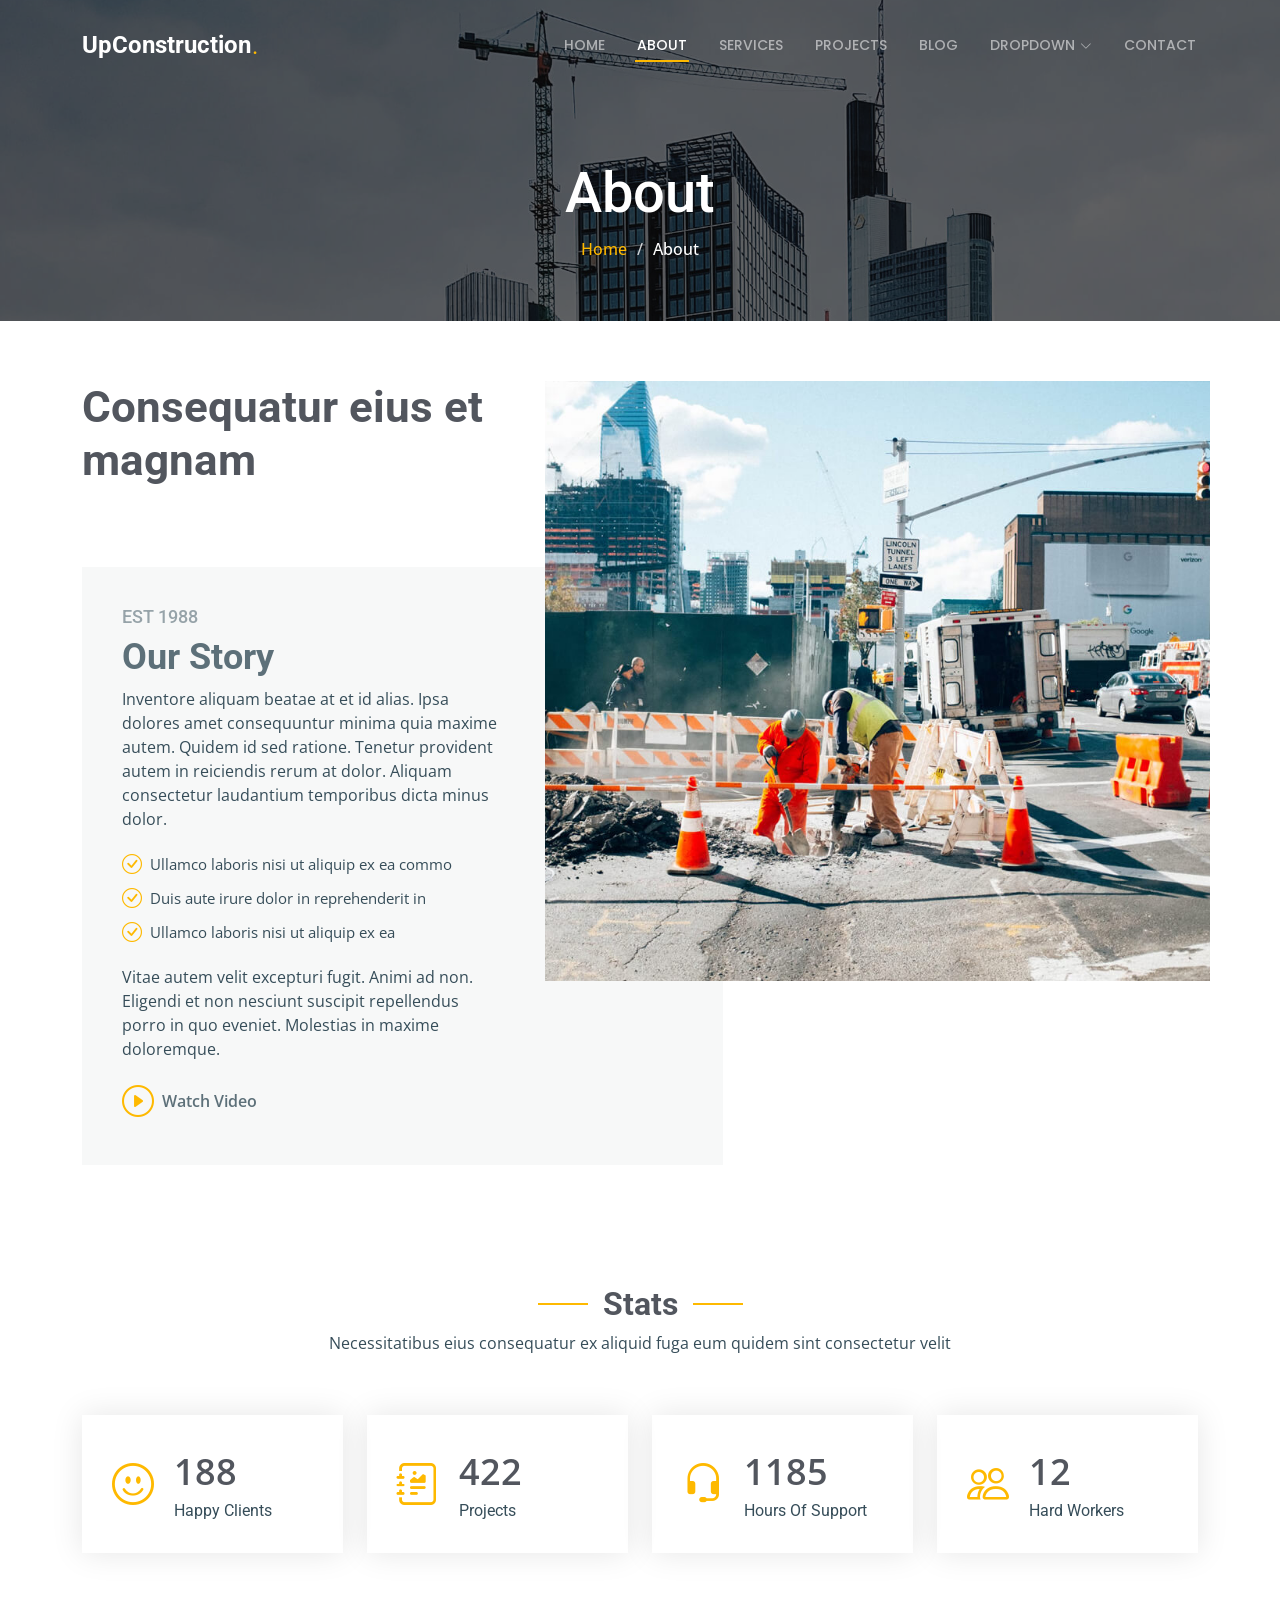
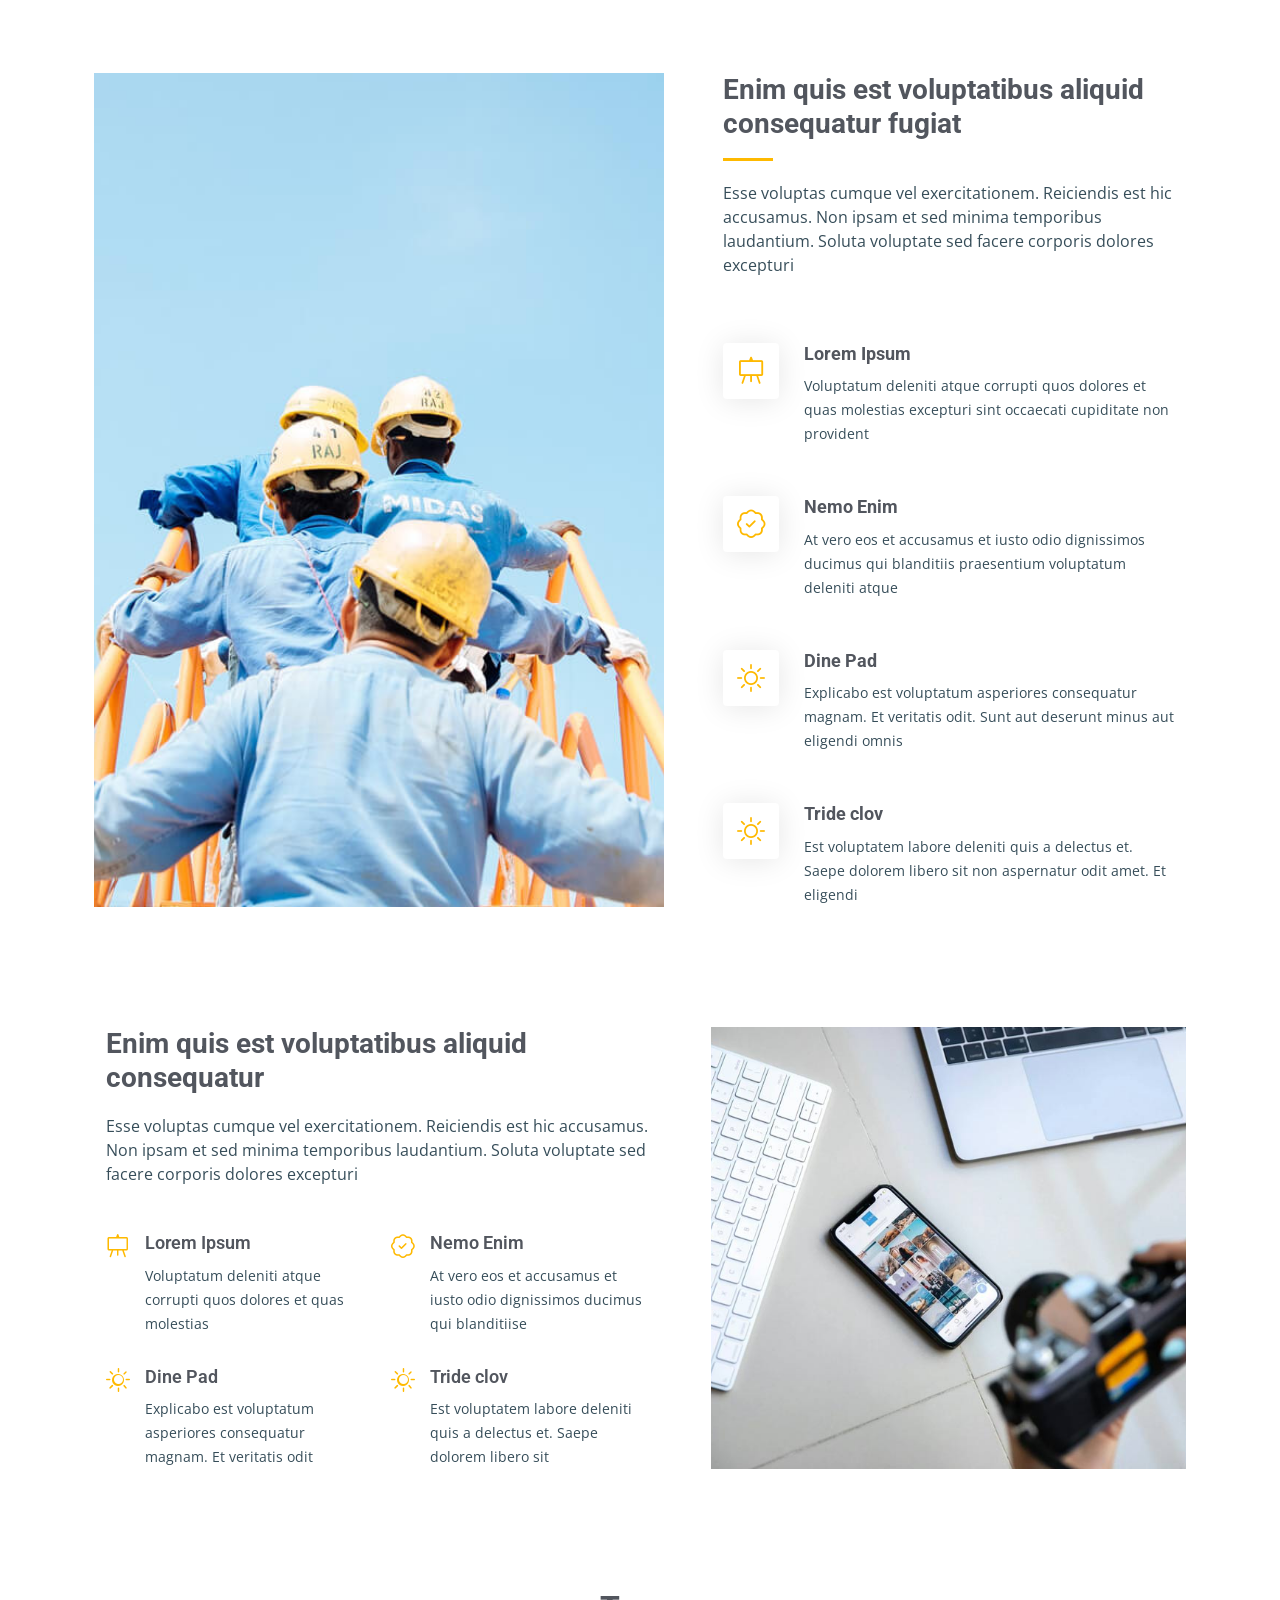
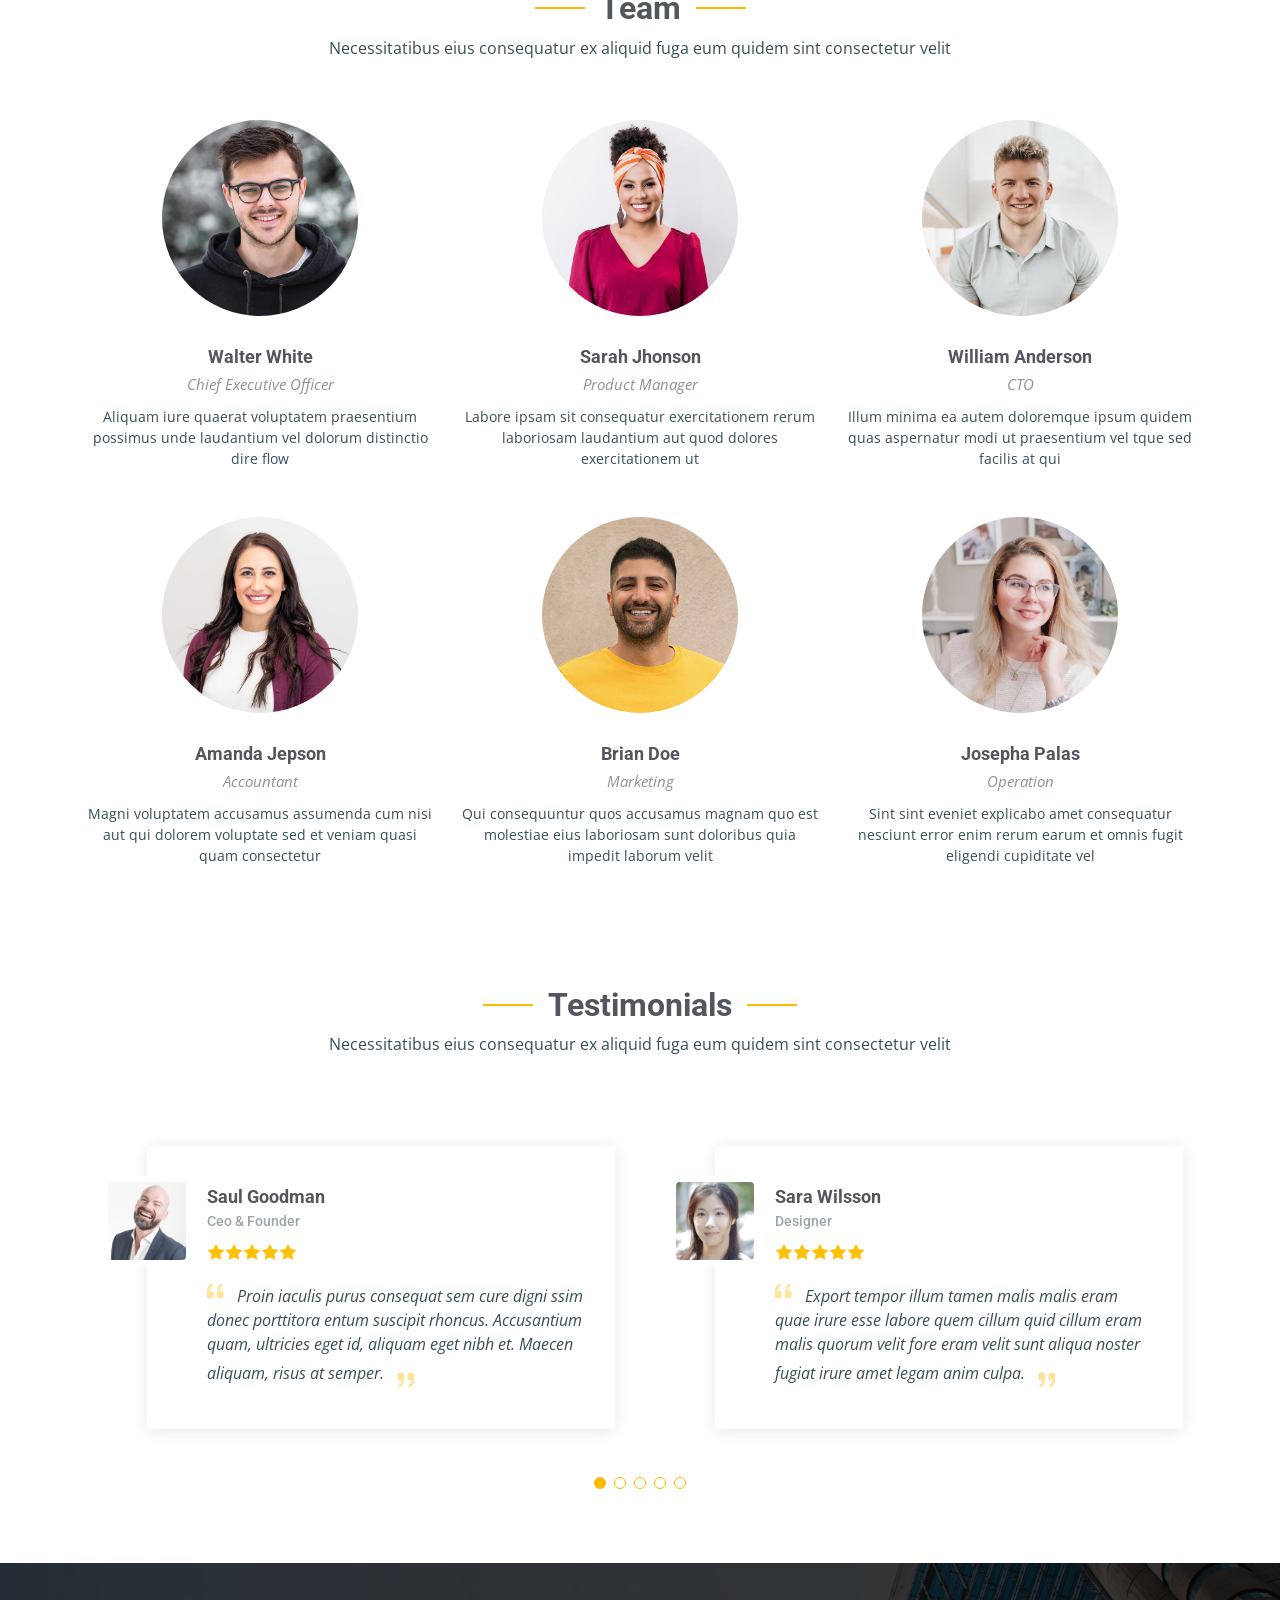
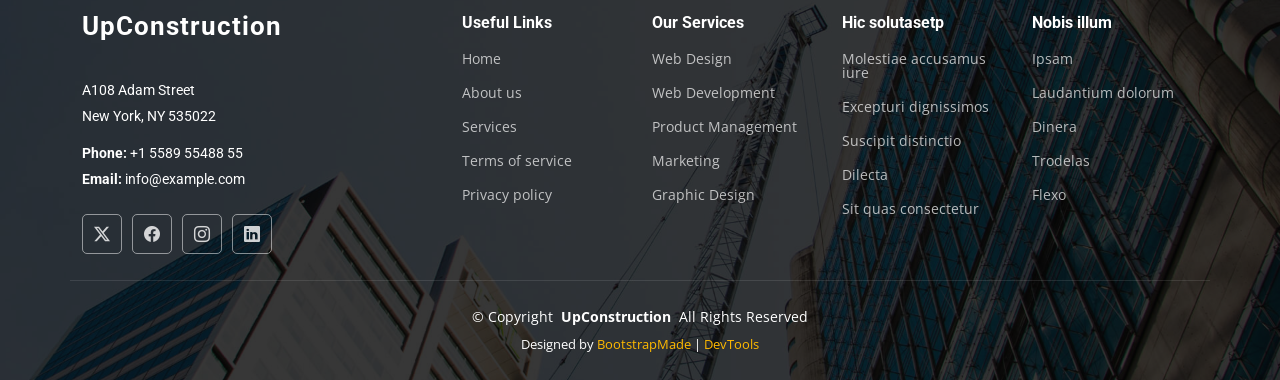
==== about.html @ 7003b757 "adding initial files" ====
<!DOCTYPE html>
<html lang="en">

<head>
  <meta charset="utf-8">
  <meta content="width=device-width, initial-scale=1.0" name="viewport">
  <title>About - UpConstruction Bootstrap Template</title>
  <meta name="description" content="">
  <meta name="keywords" content="">

  <!-- Favicons -->
  <link href="assets/img/favicon.png" rel="icon">
  <link href="assets/img/apple-touch-icon.png" rel="apple-touch-icon">

  <!-- Fonts -->
  <link href="https://fonts.googleapis.com" rel="preconnect">
  <link href="https://fonts.gstatic.com" rel="preconnect" crossorigin>
  <link href="https://fonts.googleapis.com/css2?family=Roboto:ital,wght@0,100;0,300;0,400;0,500;0,700;0,900;1,100;1,300;1,400;1,500;1,700;1,900&family=Open+Sans:ital,wght@0,300;0,400;0,500;0,600;0,700;0,800;1,300;1,400;1,500;1,600;1,700;1,800&family=Poppins:ital,wght@0,100;0,200;0,300;0,400;0,500;0,600;0,700;0,800;0,900;1,100;1,200;1,300;1,400;1,500;1,600;1,700;1,800;1,900&display=swap" rel="stylesheet">

  <!-- Vendor CSS Files -->
  <link href="assets/vendor/bootstrap/css/bootstrap.min.css" rel="stylesheet">
  <link href="assets/vendor/bootstrap-icons/bootstrap-icons.css" rel="stylesheet">
  <link href="assets/vendor/aos/aos.css" rel="stylesheet">
  <link href="assets/vendor/fontawesome-free/css/all.min.css" rel="stylesheet">
  <link href="assets/vendor/glightbox/css/glightbox.min.css" rel="stylesheet">
  <link href="assets/vendor/swiper/swiper-bundle.min.css" rel="stylesheet">

  <!-- Main CSS File -->
  <link href="assets/css/main.css" rel="stylesheet">

  <!-- =======================================================
  * Template Name: UpConstruction
  * Template URL: https://bootstrapmade.com/upconstruction-bootstrap-construction-website-template/
  * Updated: Aug 07 2024 with Bootstrap v5.3.3
  * Author: BootstrapMade.com
  * License: https://bootstrapmade.com/license/
  ======================================================== -->
</head>

<body class="about-page">

  <header id="header" class="header d-flex align-items-center fixed-top">
    <div class="container-fluid container-xl position-relative d-flex align-items-center justify-content-between">

      <a href="index.html" class="logo d-flex align-items-center">
        <!-- Uncomment the line below if you also wish to use an image logo -->
        <!-- <img src="assets/img/logo.png" alt=""> -->
        <h1 class="sitename">UpConstruction</h1> <span>.</span>
      </a>

      <nav id="navmenu" class="navmenu">
        <ul>
          <li><a href="index.html">Home</a></li>
          <li><a href="about.html" class="active">About</a></li>
          <li><a href="services.html">Services</a></li>
          <li><a href="projects.html">Projects</a></li>
          <li><a href="blog.html">Blog</a></li>
          <li class="dropdown"><a href="#"><span>Dropdown</span> <i class="bi bi-chevron-down toggle-dropdown"></i></a>
            <ul>
              <li><a href="#">Dropdown 1</a></li>
              <li class="dropdown"><a href="#"><span>Deep Dropdown</span> <i class="bi bi-chevron-down toggle-dropdown"></i></a>
                <ul>
                  <li><a href="#">Deep Dropdown 1</a></li>
                  <li><a href="#">Deep Dropdown 2</a></li>
                  <li><a href="#">Deep Dropdown 3</a></li>
                  <li><a href="#">Deep Dropdown 4</a></li>
                  <li><a href="#">Deep Dropdown 5</a></li>
                </ul>
              </li>
              <li><a href="#">Dropdown 2</a></li>
              <li><a href="#">Dropdown 3</a></li>
              <li><a href="#">Dropdown 4</a></li>
            </ul>
          </li>
          <li><a href="contact.html">Contact</a></li>
        </ul>
        <i class="mobile-nav-toggle d-xl-none bi bi-list"></i>
      </nav>

    </div>
  </header>

  <main class="main">

    <!-- Page Title -->
    <div class="page-title dark-background" style="background-image: url(assets/img/page-title-bg.jpg);">
      <div class="container position-relative">
        <h1>About</h1>
        <nav class="breadcrumbs">
          <ol>
            <li><a href="index.html">Home</a></li>
            <li class="current">About</li>
          </ol>
        </nav>
      </div>
    </div><!-- End Page Title -->

    <!-- About Section -->
    <section id="about" class="about section">

      <div class="container">

        <div class="row position-relative">

          <div class="col-lg-7 about-img" data-aos="zoom-out" data-aos-delay="200"><img src="assets/img/about.jpg"></div>

          <div class="col-lg-7" data-aos="fade-up" data-aos-delay="100">
            <h2 class="inner-title">Consequatur eius et magnam</h2>
            <div class="our-story">
              <h4>Est 1988</h4>
              <h3>Our Story</h3>
              <p>Inventore aliquam beatae at et id alias. Ipsa dolores amet consequuntur minima quia maxime autem. Quidem id sed ratione. Tenetur provident autem in reiciendis rerum at dolor. Aliquam consectetur laudantium temporibus dicta minus dolor.</p>
              <ul>
                <li><i class="bi bi-check-circle"></i> <span>Ullamco laboris nisi ut aliquip ex ea commo</span></li>
                <li><i class="bi bi-check-circle"></i> <span>Duis aute irure dolor in reprehenderit in</span></li>
                <li><i class="bi bi-check-circle"></i> <span>Ullamco laboris nisi ut aliquip ex ea</span></li>
              </ul>
              <p>Vitae autem velit excepturi fugit. Animi ad non. Eligendi et non nesciunt suscipit repellendus porro in quo eveniet. Molestias in maxime doloremque.</p>

              <div class="watch-video d-flex align-items-center position-relative">
                <i class="bi bi-play-circle"></i>
                <a href="https://www.youtube.com/watch?v=Y7f98aduVJ8" class="glightbox stretched-link">Watch Video</a>
              </div>
            </div>
          </div>

        </div>

      </div>

    </section><!-- /About Section -->

    <!-- Stats Counter Section -->
    <section id="stats-counter" class="stats-counter section">

      <!-- Section Title -->
      <div class="container section-title" data-aos="fade-up">
        <h2>Stats</h2>
        <p>Necessitatibus eius consequatur ex aliquid fuga eum quidem sint consectetur velit</p>
      </div><!-- End Section Title -->

      <div class="container" data-aos="fade-up" data-aos-delay="100">

        <div class="row gy-4">

          <div class="col-lg-3 col-md-6">
            <div class="stats-item d-flex align-items-center w-100 h-100">
              <i class="bi bi-emoji-smile color-blue flex-shrink-0"></i>
              <div>
                <span data-purecounter-start="0" data-purecounter-end="232" data-purecounter-duration="1" class="purecounter"></span>
                <p>Happy Clients</p>
              </div>
            </div>
          </div><!-- End Stats Item -->

          <div class="col-lg-3 col-md-6">
            <div class="stats-item d-flex align-items-center w-100 h-100">
              <i class="bi bi-journal-richtext color-orange flex-shrink-0"></i>
              <div>
                <span data-purecounter-start="0" data-purecounter-end="521" data-purecounter-duration="1" class="purecounter"></span>
                <p>Projects</p>
              </div>
            </div>
          </div><!-- End Stats Item -->

          <div class="col-lg-3 col-md-6">
            <div class="stats-item d-flex align-items-center w-100 h-100">
              <i class="bi bi-headset color-green flex-shrink-0"></i>
              <div>
                <span data-purecounter-start="0" data-purecounter-end="1463" data-purecounter-duration="1" class="purecounter"></span>
                <p>Hours Of Support</p>
              </div>
            </div>
          </div><!-- End Stats Item -->

          <div class="col-lg-3 col-md-6">
            <div class="stats-item d-flex align-items-center w-100 h-100">
              <i class="bi bi-people color-pink flex-shrink-0"></i>
              <div>
                <span data-purecounter-start="0" data-purecounter-end="15" data-purecounter-duration="1" class="purecounter"></span>
                <p>Hard Workers</p>
              </div>
            </div>
          </div><!-- End Stats Item -->

        </div>

      </div>

    </section><!-- /Stats Counter Section -->

    <!-- Alt Services Section -->
    <section id="alt-services" class="alt-services section">

      <div class="container">

        <div class="row justify-content-around gy-4">
          <div class="features-image col-lg-6" data-aos="fade-up" data-aos-delay="100"><img src="assets/img/alt-services.jpg" alt=""></div>

          <div class="col-lg-5 d-flex flex-column justify-content-center" data-aos="fade-up" data-aos-delay="200">
            <h3>Enim quis est voluptatibus aliquid consequatur fugiat</h3>
            <p>Esse voluptas cumque vel exercitationem. Reiciendis est hic accusamus. Non ipsam et sed minima temporibus laudantium. Soluta voluptate sed facere corporis dolores excepturi</p>

            <div class="icon-box d-flex position-relative" data-aos="fade-up" data-aos-delay="300">
              <i class="bi bi-easel flex-shrink-0"></i>
              <div>
                <h4><a href="" class="stretched-link">Lorem Ipsum</a></h4>
                <p>Voluptatum deleniti atque corrupti quos dolores et quas molestias excepturi sint occaecati cupiditate non provident</p>
              </div>
            </div><!-- End Icon Box -->

            <div class="icon-box d-flex position-relative" data-aos="fade-up" data-aos-delay="400">
              <i class="bi bi-patch-check flex-shrink-0"></i>
              <div>
                <h4><a href="" class="stretched-link">Nemo Enim</a></h4>
                <p>At vero eos et accusamus et iusto odio dignissimos ducimus qui blanditiis praesentium voluptatum deleniti atque</p>
              </div>
            </div><!-- End Icon Box -->

            <div class="icon-box d-flex position-relative" data-aos="fade-up" data-aos-delay="500">
              <i class="bi bi-brightness-high flex-shrink-0"></i>
              <div>
                <h4><a href="" class="stretched-link">Dine Pad</a></h4>
                <p>Explicabo est voluptatum asperiores consequatur magnam. Et veritatis odit. Sunt aut deserunt minus aut eligendi omnis</p>
              </div>
            </div><!-- End Icon Box -->

            <div class="icon-box d-flex position-relative" data-aos="fade-up" data-aos-delay="600">
              <i class="bi bi-brightness-high flex-shrink-0"></i>
              <div>
                <h4><a href="" class="stretched-link">Tride clov</a></h4>
                <p>Est voluptatem labore deleniti quis a delectus et. Saepe dolorem libero sit non aspernatur odit amet. Et eligendi</p>
              </div>
            </div><!-- End Icon Box -->

          </div>
        </div>

      </div>

    </section><!-- /Alt Services Section -->

    <!-- Alt Services 2 Section -->
    <section id="alt-services-2" class="alt-services-2 section">

      <div class="container">

        <div class="row justify-content-around gy-4">

          <div class="col-lg-6 d-flex flex-column justify-content-center order-2 order-lg-1" data-aos="fade-up" data-aos-delay="100">
            <h3>Enim quis est voluptatibus aliquid consequatur</h3>
            <p>Esse voluptas cumque vel exercitationem. Reiciendis est hic accusamus. Non ipsam et sed minima temporibus laudantium. Soluta voluptate sed facere corporis dolores excepturi</p>

            <div class="row">

              <div class="col-lg-6 icon-box d-flex">
                <i class="bi bi-easel flex-shrink-0"></i>
                <div>
                  <h4>Lorem Ipsum</h4>
                  <p>Voluptatum deleniti atque corrupti quos dolores et quas molestias </p>
                </div>
              </div><!-- End Icon Box -->

              <div class="col-lg-6 icon-box d-flex">
                <i class="bi bi-patch-check flex-shrink-0"></i>
                <div>
                  <h4>Nemo Enim</h4>
                  <p>At vero eos et accusamus et iusto odio dignissimos ducimus qui blanditiise</p>
                </div>
              </div><!-- End Icon Box -->

              <div class="col-lg-6 icon-box d-flex">
                <i class="bi bi-brightness-high flex-shrink-0"></i>
                <div>
                  <h4>Dine Pad</h4>
                  <p>Explicabo est voluptatum asperiores consequatur magnam. Et veritatis odit</p>
                </div>
              </div><!-- End Icon Box -->

              <div class="col-lg-6 icon-box d-flex">
                <i class="bi bi-brightness-high flex-shrink-0"></i>
                <div>
                  <h4>Tride clov</h4>
                  <p>Est voluptatem labore deleniti quis a delectus et. Saepe dolorem libero sit</p>
                </div>
              </div><!-- End Icon Box -->

            </div>

          </div>

          <div class="features-image col-lg-5 order-1 order-lg-2" data-aos="fade-up" data-aos-delay="200">
            <img src="assets/img/features-3-2.jpg" alt="">
          </div>

        </div>

      </div>

    </section><!-- /Alt Services 2 Section -->

    <!-- Team Section -->
    <section id="team" class="team section">

      <!-- Section Title -->
      <div class="container section-title" data-aos="fade-up">
        <h2>Team</h2>
        <p>Necessitatibus eius consequatur ex aliquid fuga eum quidem sint consectetur velit</p>
      </div><!-- End Section Title -->

      <div class="container">

        <div class="row gy-5">

          <div class="col-lg-4 col-md-6 member" data-aos="fade-up" data-aos-delay="100">
            <div class="member-img">
              <img src="assets/img/team/team-1.jpg" class="img-fluid" alt="">
              <div class="social">
                <a href="#"><i class="bi bi-twitter-x"></i></a>
                <a href="#"><i class="bi bi-facebook"></i></a>
                <a href="#"><i class="bi bi-instagram"></i></a>
                <a href="#"><i class="bi bi-linkedin"></i></a>
              </div>
            </div>
            <div class="member-info text-center">
              <h4>Walter White</h4>
              <span>Chief Executive Officer</span>
              <p>Aliquam iure quaerat voluptatem praesentium possimus unde laudantium vel dolorum distinctio dire flow</p>
            </div>
          </div><!-- End Team Member -->

          <div class="col-lg-4 col-md-6 member" data-aos="fade-up" data-aos-delay="200">
            <div class="member-img">
              <img src="assets/img/team/team-2.jpg" class="img-fluid" alt="">
              <div class="social">
                <a href="#"><i class="bi bi-twitter-x"></i></a>
                <a href="#"><i class="bi bi-facebook"></i></a>
                <a href="#"><i class="bi bi-instagram"></i></a>
                <a href="#"><i class="bi bi-linkedin"></i></a>
              </div>
            </div>
            <div class="member-info text-center">
              <h4>Sarah Jhonson</h4>
              <span>Product Manager</span>
              <p>Labore ipsam sit consequatur exercitationem rerum laboriosam laudantium aut quod dolores exercitationem ut</p>
            </div>
          </div><!-- End Team Member -->

          <div class="col-lg-4 col-md-6 member" data-aos="fade-up" data-aos-delay="300">
            <div class="member-img">
              <img src="assets/img/team/team-3.jpg" class="img-fluid" alt="">
              <div class="social">
                <a href="#"><i class="bi bi-twitter-x"></i></a>
                <a href="#"><i class="bi bi-facebook"></i></a>
                <a href="#"><i class="bi bi-instagram"></i></a>
                <a href="#"><i class="bi bi-linkedin"></i></a>
              </div>
            </div>
            <div class="member-info text-center">
              <h4>William Anderson</h4>
              <span>CTO</span>
              <p>Illum minima ea autem doloremque ipsum quidem quas aspernatur modi ut praesentium vel tque sed facilis at qui</p>
            </div>
          </div><!-- End Team Member -->

          <div class="col-lg-4 col-md-6 member" data-aos="fade-up" data-aos-delay="400">
            <div class="member-img">
              <img src="assets/img/team/team-4.jpg" class="img-fluid" alt="">
              <div class="social">
                <a href="#"><i class="bi bi-twitter-x"></i></a>
                <a href="#"><i class="bi bi-facebook"></i></a>
                <a href="#"><i class="bi bi-instagram"></i></a>
                <a href="#"><i class="bi bi-linkedin"></i></a>
              </div>
            </div>
            <div class="member-info text-center">
              <h4>Amanda Jepson</h4>
              <span>Accountant</span>
              <p>Magni voluptatem accusamus assumenda cum nisi aut qui dolorem voluptate sed et veniam quasi quam consectetur</p>
            </div>
          </div><!-- End Team Member -->

          <div class="col-lg-4 col-md-6 member" data-aos="fade-up" data-aos-delay="500">
            <div class="member-img">
              <img src="assets/img/team/team-5.jpg" class="img-fluid" alt="">
              <div class="social">
                <a href="#"><i class="bi bi-twitter-x"></i></a>
                <a href="#"><i class="bi bi-facebook"></i></a>
                <a href="#"><i class="bi bi-instagram"></i></a>
                <a href="#"><i class="bi bi-linkedin"></i></a>
              </div>
            </div>
            <div class="member-info text-center">
              <h4>Brian Doe</h4>
              <span>Marketing</span>
              <p>Qui consequuntur quos accusamus magnam quo est molestiae eius laboriosam sunt doloribus quia impedit laborum velit</p>
            </div>
          </div><!-- End Team Member -->

          <div class="col-lg-4 col-md-6 member" data-aos="fade-up" data-aos-delay="600">
            <div class="member-img">
              <img src="assets/img/team/team-6.jpg" class="img-fluid" alt="">
              <div class="social">
                <a href="#"><i class="bi bi-twitter-x"></i></a>
                <a href="#"><i class="bi bi-facebook"></i></a>
                <a href="#"><i class="bi bi-instagram"></i></a>
                <a href="#"><i class="bi bi-linkedin"></i></a>
              </div>
            </div>
            <div class="member-info text-center">
              <h4>Josepha Palas</h4>
              <span>Operation</span>
              <p>Sint sint eveniet explicabo amet consequatur nesciunt error enim rerum earum et omnis fugit eligendi cupiditate vel</p>
            </div>
          </div><!-- End Team Member -->

        </div>

      </div>

    </section><!-- /Team Section -->

    <!-- Testimonials Section -->
    <section id="testimonials" class="testimonials section">

      <!-- Section Title -->
      <div class="container section-title" data-aos="fade-up">
        <h2>Testimonials</h2>
        <p>Necessitatibus eius consequatur ex aliquid fuga eum quidem sint consectetur velit</p>
      </div><!-- End Section Title -->

      <div class="container" data-aos="fade-up" data-aos-delay="100">

        <div class="swiper init-swiper">
          <script type="application/json" class="swiper-config">
            {
              "loop": true,
              "speed": 600,
              "autoplay": {
                "delay": 5000
              },
              "slidesPerView": "auto",
              "pagination": {
                "el": ".swiper-pagination",
                "type": "bullets",
                "clickable": true
              },
              "breakpoints": {
                "320": {
                  "slidesPerView": 1,
                  "spaceBetween": 40
                },
                "1200": {
                  "slidesPerView": 2,
                  "spaceBetween": 20
                }
              }
            }
          </script>
          <div class="swiper-wrapper">

            <div class="swiper-slide">
              <div class="testimonial-wrap">
                <div class="testimonial-item">
                  <img src="assets/img/testimonials/testimonials-1.jpg" class="testimonial-img" alt="">
                  <h3>Saul Goodman</h3>
                  <h4>Ceo &amp; Founder</h4>
                  <div class="stars">
                    <i class="bi bi-star-fill"></i><i class="bi bi-star-fill"></i><i class="bi bi-star-fill"></i><i class="bi bi-star-fill"></i><i class="bi bi-star-fill"></i>
                  </div>
                  <p>
                    <i class="bi bi-quote quote-icon-left"></i>
                    <span>Proin iaculis purus consequat sem cure digni ssim donec porttitora entum suscipit rhoncus. Accusantium quam, ultricies eget id, aliquam eget nibh et. Maecen aliquam, risus at semper.</span>
                    <i class="bi bi-quote quote-icon-right"></i>
                  </p>
                </div>
              </div>
            </div><!-- End testimonial item -->

            <div class="swiper-slide">
              <div class="testimonial-wrap">
                <div class="testimonial-item">
                  <img src="assets/img/testimonials/testimonials-2.jpg" class="testimonial-img" alt="">
                  <h3>Sara Wilsson</h3>
                  <h4>Designer</h4>
                  <div class="stars">
                    <i class="bi bi-star-fill"></i><i class="bi bi-star-fill"></i><i class="bi bi-star-fill"></i><i class="bi bi-star-fill"></i><i class="bi bi-star-fill"></i>
                  </div>
                  <p>
                    <i class="bi bi-quote quote-icon-left"></i>
                    <span>Export tempor illum tamen malis malis eram quae irure esse labore quem cillum quid cillum eram malis quorum velit fore eram velit sunt aliqua noster fugiat irure amet legam anim culpa.</span>
                    <i class="bi bi-quote quote-icon-right"></i>
                  </p>
                </div>
              </div>
            </div><!-- End testimonial item -->

            <div class="swiper-slide">
              <div class="testimonial-wrap">
                <div class="testimonial-item">
                  <img src="assets/img/testimonials/testimonials-3.jpg" class="testimonial-img" alt="">
                  <h3>Jena Karlis</h3>
                  <h4>Store Owner</h4>
                  <div class="stars">
                    <i class="bi bi-star-fill"></i><i class="bi bi-star-fill"></i><i class="bi bi-star-fill"></i><i class="bi bi-star-fill"></i><i class="bi bi-star-fill"></i>
                  </div>
                  <p>
                    <i class="bi bi-quote quote-icon-left"></i>
                    <span>Enim nisi quem export duis labore cillum quae magna enim sint quorum nulla quem veniam duis minim tempor labore quem eram duis noster aute amet eram fore quis sint minim.</span>
                    <i class="bi bi-quote quote-icon-right"></i>
                  </p>
                </div>
              </div>
            </div><!-- End testimonial item -->

            <div class="swiper-slide">
              <div class="testimonial-wrap">
                <div class="testimonial-item">
                  <img src="assets/img/testimonials/testimonials-4.jpg" class="testimonial-img" alt="">
                  <h3>Matt Brandon</h3>
                  <h4>Freelancer</h4>
                  <div class="stars">
                    <i class="bi bi-star-fill"></i><i class="bi bi-star-fill"></i><i class="bi bi-star-fill"></i><i class="bi bi-star-fill"></i><i class="bi bi-star-fill"></i>
                  </div>
                  <p>
                    <i class="bi bi-quote quote-icon-left"></i>
                    <span>Fugiat enim eram quae cillum dolore dolor amet nulla culpa multos export minim fugiat minim velit minim dolor enim duis veniam ipsum anim magna sunt elit fore quem dolore labore illum veniam.</span>
                    <i class="bi bi-quote quote-icon-right"></i>
                  </p>
                </div>
              </div>
            </div><!-- End testimonial item -->

            <div class="swiper-slide">
              <div class="testimonial-wrap">
                <div class="testimonial-item">
                  <img src="assets/img/testimonials/testimonials-5.jpg" class="testimonial-img" alt="">
                  <h3>John Larson</h3>
                  <h4>Entrepreneur</h4>
                  <div class="stars">
                    <i class="bi bi-star-fill"></i><i class="bi bi-star-fill"></i><i class="bi bi-star-fill"></i><i class="bi bi-star-fill"></i><i class="bi bi-star-fill"></i>
                  </div>
                  <p>
                    <i class="bi bi-quote quote-icon-left"></i>
                    <span>Quis quorum aliqua sint quem legam fore sunt eram irure aliqua veniam tempor noster veniam enim culpa labore duis sunt culpa nulla illum cillum fugiat legam esse veniam culpa fore nisi cillum quid.</span>
                    <i class="bi bi-quote quote-icon-right"></i>
                  </p>
                </div>
              </div>
            </div><!-- End testimonial item -->

          </div>
          <div class="swiper-pagination"></div>
        </div>

      </div>

    </section><!-- /Testimonials Section -->

  </main>

  <footer id="footer" class="footer dark-background">

    <div class="container footer-top">
      <div class="row gy-4">
        <div class="col-lg-4 col-md-6 footer-about">
          <a href="index.html" class="logo d-flex align-items-center">
            <span class="sitename">UpConstruction</span>
          </a>
          <div class="footer-contact pt-3">
            <p>A108 Adam Street</p>
            <p>New York, NY 535022</p>
            <p class="mt-3"><strong>Phone:</strong> <span>+1 5589 55488 55</span></p>
            <p><strong>Email:</strong> <span>info@example.com</span></p>
          </div>
          <div class="social-links d-flex mt-4">
            <a href=""><i class="bi bi-twitter-x"></i></a>
            <a href=""><i class="bi bi-facebook"></i></a>
            <a href=""><i class="bi bi-instagram"></i></a>
            <a href=""><i class="bi bi-linkedin"></i></a>
          </div>
        </div>

        <div class="col-lg-2 col-md-3 footer-links">
          <h4>Useful Links</h4>
          <ul>
            <li><a href="#">Home</a></li>
            <li><a href="#">About us</a></li>
            <li><a href="#">Services</a></li>
            <li><a href="#">Terms of service</a></li>
            <li><a href="#">Privacy policy</a></li>
          </ul>
        </div>

        <div class="col-lg-2 col-md-3 footer-links">
          <h4>Our Services</h4>
          <ul>
            <li><a href="#">Web Design</a></li>
            <li><a href="#">Web Development</a></li>
            <li><a href="#">Product Management</a></li>
            <li><a href="#">Marketing</a></li>
            <li><a href="#">Graphic Design</a></li>
          </ul>
        </div>

        <div class="col-lg-2 col-md-3 footer-links">
          <h4>Hic solutasetp</h4>
          <ul>
            <li><a href="#">Molestiae accusamus iure</a></li>
            <li><a href="#">Excepturi dignissimos</a></li>
            <li><a href="#">Suscipit distinctio</a></li>
            <li><a href="#">Dilecta</a></li>
            <li><a href="#">Sit quas consectetur</a></li>
          </ul>
        </div>

        <div class="col-lg-2 col-md-3 footer-links">
          <h4>Nobis illum</h4>
          <ul>
            <li><a href="#">Ipsam</a></li>
            <li><a href="#">Laudantium dolorum</a></li>
            <li><a href="#">Dinera</a></li>
            <li><a href="#">Trodelas</a></li>
            <li><a href="#">Flexo</a></li>
          </ul>
        </div>

      </div>
    </div>

    <div class="container copyright text-center mt-4">
      <p>© <span>Copyright</span> <strong class="px-1 sitename">UpConstruction</strong> <span>All Rights Reserved</span></p>
      <div class="credits">
        <!-- All the links in the footer should remain intact. -->
        <!-- You can delete the links only if you've purchased the pro version. -->
        <!-- Licensing information: https://bootstrapmade.com/license/ -->
        <!-- Purchase the pro version with working PHP/AJAX contact form: [buy-url] -->
        Designed by <a href="https://bootstrapmade.com/">BootstrapMade</a> | <a href="https://bootstrapmade.com/tools/">DevTools</a>
      </div>
    </div>

  </footer>

  <!-- Scroll Top -->
  <a href="#" id="scroll-top" class="scroll-top d-flex align-items-center justify-content-center"><i class="bi bi-arrow-up-short"></i></a>

  <!-- Preloader -->
  <div id="preloader"></div>

  <!-- Vendor JS Files -->
  <script src="assets/vendor/bootstrap/js/bootstrap.bundle.min.js"></script>
  <script src="assets/vendor/php-email-form/validate.js"></script>
  <script src="assets/vendor/aos/aos.js"></script>
  <script src="assets/vendor/glightbox/js/glightbox.min.js"></script>
  <script src="assets/vendor/imagesloaded/imagesloaded.pkgd.min.js"></script>
  <script src="assets/vendor/isotope-layout/isotope.pkgd.min.js"></script>
  <script src="assets/vendor/swiper/swiper-bundle.min.js"></script>
  <script src="assets/vendor/purecounter/purecounter_vanilla.js"></script>

  <!-- Main JS File -->
  <script src="assets/js/main.js"></script>

</body>

</html>
---- assets/css/main.css ----
/**
* Template Name: UpConstruction
* Template URL: https://bootstrapmade.com/upconstruction-bootstrap-construction-website-template/
* Updated: Aug 07 2024 with Bootstrap v5.3.3
* Author: BootstrapMade.com
* License: https://bootstrapmade.com/license/
*/

/*--------------------------------------------------------------
# Font & Color Variables
# Help: https://bootstrapmade.com/color-system/
--------------------------------------------------------------*/
/* Fonts */
:root {
  --default-font: "Open Sans",  system-ui, -apple-system, "Segoe UI", Roboto, "Helvetica Neue", Arial, "Noto Sans", "Liberation Sans", sans-serif, "Apple Color Emoji", "Segoe UI Emoji", "Segoe UI Symbol", "Noto Color Emoji";
  --heading-font: "Roboto",  sans-serif;
  --nav-font: "Poppins",  sans-serif;
}

/* Global Colors - The following color variables are used throughout the website. Updating them here will change the color scheme of the entire website */
:root { 
  --background-color: #ffffff; /* Background color for the entire website, including individual sections */
  --default-color: #364d59; /* Default color used for the majority of the text content across the entire website */
  --heading-color: #52565e; /* Color for headings, subheadings and title throughout the website */
  --accent-color: #feb900; /* Accent color that represents your brand on the website. It's used for buttons, links, and other elements that need to stand out */
  --surface-color: #ffffff; /* The surface color is used as a background of boxed elements within sections, such as cards, icon boxes, or other elements that require a visual separation from the global background. */
  --contrast-color: #ffffff; /* Contrast color for text, ensuring readability against backgrounds of accent, heading, or default colors. */
}

/* Nav Menu Colors - The following color variables are used specifically for the navigation menu. They are separate from the global colors to allow for more customization options */
:root {
  --nav-color: rgba(255, 255, 255, 0.55);  /* The default color of the main navmenu links */
  --nav-hover-color: #ffffff; /* Applied to main navmenu links when they are hovered over or active */
  --nav-mobile-background-color: #ffffff; /* Used as the background color for mobile navigation menu */
  --nav-dropdown-background-color: #ffffff; /* Used as the background color for dropdown items that appear when hovering over primary navigation items */
  --nav-dropdown-color: #212529; /* Used for navigation links of the dropdown items in the navigation menu. */
  --nav-dropdown-hover-color: #feb900; /* Similar to --nav-hover-color, this color is applied to dropdown navigation links when they are hovered over. */
}

/* Color Presets - These classes override global colors when applied to any section or element, providing reuse of the sam color scheme. */

.light-background {
  --background-color: #f4f7f6;
  --surface-color: #ffffff;
}

.dark-background {
  --background-color: #060606;
  --default-color: #ffffff;
  --heading-color: #ffffff;
  --surface-color: #252525;
  --contrast-color: #ffffff;
}

/* Smooth scroll */
:root {
  scroll-behavior: smooth;
}

/*--------------------------------------------------------------
# General Styling & Shared Classes
--------------------------------------------------------------*/
body {
  color: var(--default-color);
  background-color: var(--background-color);
  font-family: var(--default-font);
}

a {
  color: var(--accent-color);
  text-decoration: none;
  transition: 0.3s;
}

a:hover {
  color: color-mix(in srgb, var(--accent-color), transparent 25%);
  text-decoration: none;
}

h1,
h2,
h3,
h4,
h5,
h6 {
  color: var(--heading-color);
  font-family: var(--heading-font);
}

/* PHP Email Form Messages
------------------------------*/
.php-email-form .error-message {
  display: none;
  background: #df1529;
  color: #ffffff;
  text-align: left;
  padding: 15px;
  margin-bottom: 24px;
  font-weight: 600;
}

.php-email-form .sent-message {
  display: none;
  color: #ffffff;
  background: #059652;
  text-align: center;
  padding: 15px;
  margin-bottom: 24px;
  font-weight: 600;
}

.php-email-form .loading {
  display: none;
  background: var(--surface-color);
  text-align: center;
  padding: 15px;
  margin-bottom: 24px;
}

.php-email-form .loading:before {
  content: "";
  display: inline-block;
  border-radius: 50%;
  width: 24px;
  height: 24px;
  margin: 0 10px -6px 0;
  border: 3px solid var(--accent-color);
  border-top-color: var(--surface-color);
  animation: php-email-form-loading 1s linear infinite;
}

@keyframes php-email-form-loading {
  0% {
    transform: rotate(0deg);
  }

  100% {
    transform: rotate(360deg);
  }
}

/*--------------------------------------------------------------
# Global Header
--------------------------------------------------------------*/
.header {
  --background-color: rgba(255, 255, 255, 0);
  --default-color: #ffffff;
  --heading-color: #ffffff;
  color: var(--default-color);
  background-color: var(--background-color);
  padding: 20px 0;
  transition: all 0.5s;
  z-index: 997;
}

.header .logo img {
  max-height: 32px;
  margin-right: 8px;
}

.header .logo h1 {
  font-size: 24px;
  margin: 0;
  font-weight: 700;
  color: var(--heading-color);
}

.header .logo span {
  font-size: 24px;
  padding-left: 1px;
  font-family: var(--heading-font);
  color: var(--color-primary);
}

.scrolled .header {
  box-shadow: 0px 0 18px rgba(0, 0, 0, 0.1);
}

/* Global Header on Scroll
------------------------------*/
.scrolled .header {
  --background-color: rgba(255, 255, 255, 0.95);
  --heading-color: #3c3c3c;
  --nav-color: #3c3c3c;
  --nav-hover-color: #3c3c3c;
}

/*--------------------------------------------------------------
# Navigation Menu
--------------------------------------------------------------*/
/* Desktop Navigation */
@media (min-width: 1200px) {
  .navmenu {
    padding: 0;
  }

  .navmenu ul {
    margin: 0;
    padding: 0;
    display: flex;
    list-style: none;
    align-items: center;
  }

  .navmenu li {
    position: relative;
  }

  .navmenu>ul>li {
    white-space: nowrap;
    padding: 15px 14px;
  }

  .navmenu>ul>li:last-child {
    padding-right: 0;
  }

  .navmenu a,
  .navmenu a:focus {
    color: var(--nav-color);
    font-size: 14px;
    padding: 0 2px;
    font-family: var(--nav-font);
    font-weight: 500;
    display: flex;
    align-items: center;
    justify-content: space-between;
    white-space: nowrap;
    transition: 0.3s;
    position: relative;
    text-transform: uppercase;
  }

  .navmenu a i,
  .navmenu a:focus i {
    font-size: 12px;
    line-height: 0;
    margin-left: 5px;
    transition: 0.3s;
  }

  .navmenu>ul>li>a:before {
    content: "";
    position: absolute;
    height: 2px;
    bottom: -6px;
    left: 0;
    background-color: var(--accent-color);
    visibility: hidden;
    width: 0px;
    transition: all 0.3s ease-in-out 0s;
  }

  .navmenu a:hover:before,
  .navmenu li:hover>a:before,
  .navmenu .active:before {
    visibility: visible;
    width: 100%;
  }

  .navmenu li:hover>a,
  .navmenu .active,
  .navmenu .active:focus {
    color: var(--nav-hover-color);
  }

  .navmenu .dropdown ul {
    margin: 0;
    padding: 10px 0;
    background: var(--nav-dropdown-background-color);
    display: block;
    position: absolute;
    visibility: hidden;
    left: 14px;
    top: 130%;
    opacity: 0;
    transition: 0.3s;
    border-radius: 4px;
    z-index: 99;
    box-shadow: 0px 0px 30px rgba(0, 0, 0, 0.1);
  }

  .navmenu .dropdown ul li {
    min-width: 200px;
  }

  .navmenu .dropdown ul a {
    padding: 10px 20px;
    font-size: 15px;
    text-transform: none;
    font-weight: 400;
    color: var(--nav-dropdown-color);
  }

  .navmenu .dropdown ul a i {
    font-size: 12px;
  }

  .navmenu .dropdown ul a:hover,
  .navmenu .dropdown ul .active:hover,
  .navmenu .dropdown ul li:hover>a {
    color: var(--nav-dropdown-hover-color);
  }

  .navmenu .dropdown:hover>ul {
    opacity: 1;
    top: 100%;
    visibility: visible;
  }

  .navmenu .dropdown .dropdown ul {
    top: 0;
    left: -90%;
    visibility: hidden;
  }

  .navmenu .dropdown .dropdown:hover>ul {
    opacity: 1;
    top: 0;
    left: -100%;
    visibility: visible;
  }
}

/* Mobile Navigation */
@media (max-width: 1199px) {
  .mobile-nav-toggle {
    color: var(--nav-color);
    font-size: 28px;
    line-height: 0;
    margin-right: 10px;
    cursor: pointer;
    transition: color 0.3s;
  }

  .navmenu {
    padding: 0;
    z-index: 9997;
  }

  .navmenu ul {
    display: none;
    list-style: none;
    position: absolute;
    inset: 60px 20px 20px 20px;
    padding: 10px 0;
    margin: 0;
    border-radius: 6px;
    background-color: var(--nav-mobile-background-color);
    border: 1px solid color-mix(in srgb, var(--default-color), transparent 90%);
    box-shadow: none;
    overflow-y: auto;
    transition: 0.3s;
    z-index: 9998;
  }

  .navmenu a,
  .navmenu a:focus {
    color: var(--nav-dropdown-color);
    padding: 10px 20px;
    font-family: var(--nav-font);
    font-size: 17px;
    font-weight: 500;
    display: flex;
    align-items: center;
    justify-content: space-between;
    white-space: nowrap;
    transition: 0.3s;
  }

  .navmenu a i,
  .navmenu a:focus i {
    font-size: 12px;
    line-height: 0;
    margin-left: 5px;
    width: 30px;
    height: 30px;
    display: flex;
    align-items: center;
    justify-content: center;
    border-radius: 50%;
    transition: 0.3s;
    background-color: color-mix(in srgb, var(--accent-color), transparent 90%);
  }

  .navmenu a i:hover,
  .navmenu a:focus i:hover {
    background-color: var(--accent-color);
    color: var(--contrast-color);
  }

  .navmenu a:hover,
  .navmenu .active,
  .navmenu .active:focus {
    color: var(--nav-dropdown-hover-color);
  }

  .navmenu .active i,
  .navmenu .active:focus i {
    background-color: var(--accent-color);
    color: var(--contrast-color);
    transform: rotate(180deg);
  }

  .navmenu .dropdown ul {
    position: static;
    display: none;
    z-index: 99;
    padding: 10px 0;
    margin: 10px 20px;
    background-color: var(--nav-dropdown-background-color);
    transition: all 0.5s ease-in-out;
  }

  .navmenu .dropdown ul ul {
    background-color: rgba(33, 37, 41, 0.1);
  }

  .navmenu .dropdown>.dropdown-active {
    display: block;
    background-color: rgba(33, 37, 41, 0.03);
  }

  .mobile-nav-active {
    overflow: hidden;
  }

  .mobile-nav-active .mobile-nav-toggle {
    color: #fff;
    position: absolute;
    font-size: 32px;
    top: 15px;
    right: 15px;
    margin-right: 0;
    z-index: 9999;
  }

  .mobile-nav-active .navmenu {
    position: fixed;
    overflow: hidden;
    inset: 0;
    background: rgba(33, 37, 41, 0.8);
    transition: 0.3s;
  }

  .mobile-nav-active .navmenu>ul {
    display: block;
  }
}

/*--------------------------------------------------------------
# Global Footer
--------------------------------------------------------------*/
.footer {
  color: var(--default-color);
  background-color: var(--background-color);
  background: url("../img/footer-bg.jpg") top center no-repeat;
  background-size: cover;
  font-size: 14px;
  position: relative;
}

.footer .container {
  position: relative;
}

.footer:before {
  content: "";
  background: color-mix(in srgb, var(--background-color), transparent 20%);
  position: absolute;
  inset: 0;
}

.footer .footer-top {
  padding-top: 50px;
}

.footer .footer-about .logo {
  line-height: 1;
  margin-bottom: 25px;
}

.footer .footer-about .logo img {
  max-height: 40px;
  margin-right: 6px;
}

.footer .footer-about .logo span {
  color: var(--heading-color);
  font-family: var(--heading-font);
  font-size: 26px;
  font-weight: 700;
  letter-spacing: 1px;
}

.footer .footer-about p {
  font-size: 14px;
  font-family: var(--heading-font);
}

.footer .social-links a {
  display: flex;
  align-items: center;
  justify-content: center;
  width: 40px;
  height: 40px;
  border-radius: 5px;
  border: 1px solid color-mix(in srgb, var(--default-color), transparent 50%);
  font-size: 16px;
  color: color-mix(in srgb, var(--default-color), transparent 20%);
  margin-right: 10px;
  transition: 0.3s;
}

.footer .social-links a:hover {
  color: var(--accent-color);
  border-color: var(--accent-color);
}

.footer h4 {
  font-size: 16px;
  font-weight: bold;
  position: relative;
  padding-bottom: 12px;
}

.footer .footer-links {
  margin-bottom: 30px;
}

.footer .footer-links ul {
  list-style: none;
  padding: 0;
  margin: 0;
}

.footer .footer-links ul i {
  padding-right: 2px;
  font-size: 12px;
  line-height: 0;
}

.footer .footer-links ul li {
  padding: 10px 0;
  display: flex;
  align-items: center;
}

.footer .footer-links ul li:first-child {
  padding-top: 0;
}

.footer .footer-links ul a {
  color: color-mix(in srgb, var(--default-color), transparent 30%);
  display: inline-block;
  line-height: 1;
}

.footer .footer-links ul a:hover {
  color: var(--accent-color);
}

.footer .footer-contact p {
  margin-bottom: 5px;
}

.footer .copyright {
  padding-top: 25px;
  padding-bottom: 25px;
  border-top: 1px solid color-mix(in srgb, var(--default-color), transparent 90%);
}

.footer .copyright p {
  margin-bottom: 0;
}

.footer .credits {
  margin-top: 8px;
  font-size: 13px;
}

/*--------------------------------------------------------------
# Preloader
--------------------------------------------------------------*/
#preloader {
  position: fixed;
  inset: 0;
  z-index: 999999;
  overflow: hidden;
  background: var(--background-color);
  transition: all 0.6s ease-out;
}

#preloader:before {
  content: "";
  position: fixed;
  top: calc(50% - 30px);
  left: calc(50% - 30px);
  border: 6px solid #ffffff;
  border-color: var(--accent-color) transparent var(--accent-color) transparent;
  border-radius: 50%;
  width: 60px;
  height: 60px;
  animation: animate-preloader 1.5s linear infinite;
}

@keyframes animate-preloader {
  0% {
    transform: rotate(0deg);
  }

  100% {
    transform: rotate(360deg);
  }
}

/*--------------------------------------------------------------
# Scroll Top Button
--------------------------------------------------------------*/
.scroll-top {
  position: fixed;
  visibility: hidden;
  opacity: 0;
  right: 15px;
  bottom: 15px;
  z-index: 99999;
  background-color: var(--accent-color);
  width: 40px;
  height: 40px;
  border-radius: 4px;
  transition: all 0.4s;
}

.scroll-top i {
  font-size: 24px;
  color: var(--default-color);
  line-height: 0;
}

.scroll-top:hover {
  background-color: color-mix(in srgb, var(--accent-color), transparent 20%);
  color: var(--contrast-color);
}

.scroll-top.active {
  visibility: visible;
  opacity: 1;
}

/*--------------------------------------------------------------
# Disable aos animation delay on mobile devices
--------------------------------------------------------------*/
@media screen and (max-width: 768px) {
  [data-aos-delay] {
    transition-delay: 0 !important;
  }
}

/*--------------------------------------------------------------
# Global Page Titles & Breadcrumbs
--------------------------------------------------------------*/
.page-title {
  color: var(--default-color);
  background-color: var(--background-color);
  background-size: cover;
  background-position: center;
  background-repeat: no-repeat;
  padding: 160px 0 60px 0;
  text-align: center;
  position: relative;
}

.page-title:before {
  content: "";
  background-color: color-mix(in srgb, var(--background-color), transparent 40%);
  position: absolute;
  inset: 0;
}

.page-title h1 {
  font-size: 56px;
  font-weight: 500;
  margin-bottom: 10px;
}

.page-title .breadcrumbs ol {
  display: flex;
  flex-wrap: wrap;
  list-style: none;
  justify-content: center;
  padding: 0;
  margin: 0;
  font-size: 16px;
  font-weight: 500;
}

.page-title .breadcrumbs ol li+li {
  padding-left: 10px;
}

.page-title .breadcrumbs ol li+li::before {
  content: "/";
  display: inline-block;
  padding-right: 10px;
  color: color-mix(in srgb, var(--default-color), transparent 20%);
}

/*--------------------------------------------------------------
# Global Sections
--------------------------------------------------------------*/
section,
.section {
  color: var(--default-color);
  background-color: var(--background-color);
  padding: 60px 0;
  scroll-margin-top: 92px;
  overflow: clip;
}

@media (max-width: 1199px) {

  section,
  .section {
    scroll-margin-top: 76px;
  }
}

/*--------------------------------------------------------------
# Global Section Titles
--------------------------------------------------------------*/
.section-title {
  text-align: center;
  padding-bottom: 60px;
  position: relative;
}

.section-title h2 {
  font-size: 32px;
  font-weight: 700;
  position: relative;
}

.section-title h2:before,
.section-title h2:after {
  content: "";
  width: 50px;
  height: 2px;
  background: var(--accent-color);
  display: inline-block;
}

.section-title h2:before {
  margin: 0 15px 10px 0;
}

.section-title h2:after {
  margin: 0 0 10px 15px;
}

.section-title p {
  margin-bottom: 0;
}

/*--------------------------------------------------------------
# Hero Section
--------------------------------------------------------------*/
.hero {
  width: 100%;
  min-height: 100vh;
  position: relative;
  padding: 0;
  display: flex;
  align-items: center;
  justify-content: center;
  overflow: hidden;
}

.hero .info {
  position: relative;
  inset: 0;
  z-index: 3;
  padding: 140px 0 60px 0;
}

@media (max-width: 768px),
(max-height: 480px) {
  .hero .info {
    padding: 100px 50px 60px 50px;
  }
}

.hero .info h2 {
  margin-bottom: 30px;
  padding-bottom: 30px;
  font-size: 56px;
  font-weight: 700;
  position: relative;
}

.hero .info h2:after {
  content: "";
  position: absolute;
  display: block;
  width: 80px;
  height: 4px;
  background: var(--accent-color);
  left: 0;
  right: 0;
  bottom: 0;
  margin: auto;
}

@media (max-width: 768px) {
  .hero .info h2 {
    font-size: 36px;
  }
}

.hero .info p {
  color: color-mix(in srgb, var(--default-color), transparent 20%);
  font-size: 18px;
}

.hero .info .btn-get-started {
  color: var(--contrast-color);
  font-family: var(--heading-font);
  font-weight: 500;
  font-size: 16px;
  letter-spacing: 1px;
  display: inline-block;
  padding: 12px 40px;
  border-radius: 50px;
  transition: 0.5s;
  margin: 10px;
  border: 2px solid var(--accent-color);
}

.hero .info .btn-get-started:hover {
  background: var(--accent-color);
}

.hero .carousel {
  inset: 0;
  position: absolute;
  overflow: hidden;
}

.hero .carousel-item {
  position: absolute;
  inset: 0;
  background-size: cover;
  background-position: center;
  background-repeat: no-repeat;
  overflow: hidden;
  transition-duration: 0.4s;
}

.hero .carousel-item img {
  position: absolute;
  inset: 0;
  display: block;
  width: 100%;
  height: 100%;
  object-fit: cover;
  z-index: 1;
}

.hero .carousel-item::before {
  content: "";
  background-color: color-mix(in srgb, var(--background-color), transparent 30%);
  position: absolute;
  inset: 0;
  z-index: 2;
}

.hero .carousel-control-prev {
  justify-content: start;
}

@media (min-width: 640px) {
  .hero .carousel-control-prev {
    padding-left: 15px;
  }
}

.hero .carousel-control-next {
  justify-content: end;
}

@media (min-width: 640px) {
  .hero .carousel-control-next {
    padding-right: 15px;
  }
}

.hero .carousel-control-next-icon,
.hero .carousel-control-prev-icon {
  background: none;
  font-size: 26px;
  line-height: 0;
  background: color-mix(in srgb, var(--default-color), transparent 80%);
  color: color-mix(in srgb, var(--default-color), transparent 40%);
  border-radius: 50px;
  width: 54px;
  height: 54px;
  display: flex;
  align-items: center;
  justify-content: center;
}

.hero .carousel-control-prev,
.hero .carousel-control-next {
  z-index: 3;
  transition: 0.3s;
}

.hero .carousel-control-prev:focus,
.hero .carousel-control-next:focus {
  opacity: 0.5;
}

.hero .carousel-control-prev:hover,
.hero .carousel-control-next:hover {
  opacity: 0.9;
}

/*--------------------------------------------------------------
# Get Started Section
--------------------------------------------------------------*/
.get-started .content {
  padding: 30px 0;
}

.get-started .content h3 {
  font-size: 36px;
  font-weight: 600;
  margin-bottom: 25px;
  padding-bottom: 25px;
  position: relative;
}

.get-started .content h3:after {
  content: "";
  position: absolute;
  display: block;
  width: 60px;
  height: 4px;
  background: var(--accent-color);
  left: 0;
  bottom: 0;
}

.get-started .content p {
  font-size: 14px;
}

.get-started .php-email-form {
  background: color-mix(in srgb, var(--default-color), transparent 97%);
  padding: 30px;
  height: 100%;
}

@media (max-width: 575px) {
  .get-started .php-email-form {
    padding: 20px;
  }
}

.get-started .php-email-form h3 {
  font-size: 14px;
  font-weight: 700;
  text-transform: uppercase;
  letter-spacing: 1px;
}

.get-started .php-email-form p {
  font-size: 14px;
  margin-bottom: 20px;
}

.get-started .php-email-form input[type=text],
.get-started .php-email-form input[type=email],
.get-started .php-email-form textarea {
  font-size: 14px;
  padding: 10px 15px;
  box-shadow: none;
  border-radius: 0;
  color: var(--default-color);
  background-color: color-mix(in srgb, var(--background-color), transparent 20%);
  border-color: color-mix(in srgb, var(--default-color), transparent 80%);
}

.get-started .php-email-form input[type=text]:focus,
.get-started .php-email-form input[type=email]:focus,
.get-started .php-email-form textarea:focus {
  border-color: var(--accent-color);
}

.get-started .php-email-form input[type=text]::placeholder,
.get-started .php-email-form input[type=email]::placeholder,
.get-started .php-email-form textarea::placeholder {
  color: color-mix(in srgb, var(--default-color), transparent 70%);
}

.get-started .php-email-form button[type=submit] {
  color: var(--contrast-color);
  background: var(--accent-color);
  border: 0;
  padding: 10px 30px;
  transition: 0.4s;
  border-radius: 4px;
}

.get-started .php-email-form button[type=submit]:hover {
  background: color-mix(in srgb, var(--accent-color), transparent 20%);
}

/*--------------------------------------------------------------
# Constructions Section
--------------------------------------------------------------*/
.constructions .card-item {
  background-color: var(--surface-color);
  border: 1px solid color-mix(in srgb, var(--default-color), transparent 85%);
  position: relative;
  border-radius: 0;
}

.constructions .card-item .card-bg {
  min-height: 300px;
  position: relative;
}

.constructions .card-item .card-bg img {
  position: absolute;
  inset: 0;
  display: block;
  width: 100%;
  height: 100%;
  object-fit: cover;
  object-position: center;
  z-index: 1;
}

.constructions .card-item .card-body {
  padding: 30px;
}

.constructions .card-item h4 {
  font-weight: 700;
  font-size: 20px;
  margin-bottom: 15px;
}

.constructions .card-item p {
  color: color-mix(in srgb, var(--default-color), transparent 40%);
  margin: 0;
}

/*--------------------------------------------------------------
# Services Section
--------------------------------------------------------------*/
.services .service-item {
  background-color: var(--surface-color);
  padding: 40px;
  box-shadow: 0px 0 30px rgba(0, 0, 0, 0.1);
  height: 100%;
}

.services .service-item .icon {
  width: 48px;
  height: 48px;
  position: relative;
  margin-bottom: 50px;
}

.services .service-item .icon i {
  color: var(--heading-color);
  font-size: 56px;
  transition: ease-in-out 0.3s;
  z-index: 2;
  position: relative;
}

.services .service-item .icon:before {
  position: absolute;
  content: "";
  height: 100%;
  width: 100%;
  background: color-mix(in srgb, var(--heading-color), transparent 95%);
  border-radius: 50px;
  z-index: 1;
  top: 10px;
  right: -20px;
  transition: 0.3s;
}

.services .service-item h3 {
  color: color-mix(in srgb, var(--heading-color), transparent 20%);
  font-weight: 700;
  margin: 0 0 20px 0;
  padding-bottom: 8px;
  font-size: 22px;
  position: relative;
  display: inline-block;
  border-bottom: 4px solid color-mix(in srgb, var(--heading-color), transparent 90%);
  transition: 0.3s;
}

.services .service-item p {
  line-height: 24px;
  font-size: 14px;
  margin-bottom: 0;
}

.services .service-item .readmore {
  margin-top: 15px;
  display: inline-block;
  color: color-mix(in srgb, var(--default-color), transparent 30%);
}

.services .service-item:hover .icon i {
  color: var(--heading-color);
}

.services .service-item:hover .icon:before {
  background: var(--accent-color);
}

.services .service-item:hover h3 {
  border-color: var(--accent-color);
  color: var(--heading-color);
}

.services .service-item:hover .readmore {
  color: var(--accent-color);
}

/*--------------------------------------------------------------
# Alt Services Section
--------------------------------------------------------------*/
.alt-services .features-image {
  position: relative;
  min-height: 400px;
}

.alt-services .features-image img {
  position: absolute;
  inset: 0;
  display: block;
  width: 100%;
  height: 100%;
  object-fit: cover;
  z-index: 1;
}

.alt-services h3 {
  font-size: 28px;
  font-weight: 700;
  margin-bottom: 20px;
  padding-bottom: 20px;
  position: relative;
}

.alt-services h3:after {
  content: "";
  background: var(--accent-color);
  position: absolute;
  display: block;
  width: 50px;
  height: 3px;
  left: 0;
  bottom: 0;
}

.alt-services .icon-box {
  margin-top: 50px;
}

.alt-services .icon-box i {
  color: var(--accent-color);
  background-color: var(--surface-color);
  display: flex;
  align-items: center;
  justify-content: center;
  margin-right: 25px;
  font-size: 28px;
  width: 56px;
  height: 56px;
  border-radius: 4px;
  line-height: 0;
  box-shadow: 0px 2px 30px rgba(0, 0, 0, 0.1);
  transition: 0.3s;
}

.alt-services .icon-box:hover i {
  background-color: var(--accent-color);
  color: var(--contrast-color);
}

.alt-services .icon-box h4 {
  font-weight: 700;
  margin-bottom: 10px;
  font-size: 18px;
}

.alt-services .icon-box h4 a {
  color: var(--heading-color);
  transition: 0.3s;
}

.alt-services .icon-box h4 a:hover {
  color: var(--accent-color);
}

.alt-services .icon-box p {
  line-height: 24px;
  font-size: 14px;
  margin-bottom: 0;
}

/*--------------------------------------------------------------
# Features Section
--------------------------------------------------------------*/
.features .nav-tabs {
  border: 0;
}

.features .nav-link {
  color: var(--heading-color);
  padding: 15px 0;
  transition: 0.3s;
  border-radius: 0;
  display: flex;
  align-items: center;
  justify-content: center;
  cursor: pointer;
  height: 100%;
  border: 0;
  border-bottom: 4px solid color-mix(in srgb, var(--default-color), transparent 90%);
}

.features .nav-link i {
  padding-right: 15px;
  font-size: 48px;
}

.features .nav-link h4 {
  font-size: 18px;
  font-weight: 600;
  margin: 0;
}

@media (max-width: 575px) {
  .features .nav-link h4 {
    font-size: 16px;
  }
}

.features .nav-link:hover {
  color: var(--accent-color);
  border-color: color-mix(in srgb, var(--default-color), transparent 80%);
}

.features .nav-link.active {
  background-color: var(--background-color);
  color: var(--accent-color);
  border-color: var(--accent-color);
}

.features .tab-content {
  margin-top: 30px;
}

.features .tab-pane h3 {
  color: var(--heading-color);
  font-weight: 700;
  font-size: 32px;
  position: relative;
  margin-bottom: 20px;
  padding-bottom: 20px;
}

.features .tab-pane h3:after {
  content: "";
  position: absolute;
  display: block;
  width: 60px;
  height: 3px;
  background: var(--accent-color);
  left: 0;
  bottom: 0;
}

.features .tab-pane ul {
  list-style: none;
  padding: 0;
}

.features .tab-pane ul li {
  padding-top: 10px;
}

.features .tab-pane ul i {
  font-size: 20px;
  padding-right: 4px;
  color: var(--accent-color);
}

.features .tab-pane p:last-child {
  margin-bottom: 0;
}

/*--------------------------------------------------------------
# Projects Section
--------------------------------------------------------------*/
.projects .portfolio-filters {
  padding: 0;
  margin: 0 auto 20px auto;
  list-style: none;
  text-align: center;
}

.projects .portfolio-filters li {
  cursor: pointer;
  display: inline-block;
  padding: 0;
  font-size: 18px;
  font-weight: 500;
  margin: 0 10px;
  line-height: 1;
  margin-bottom: 5px;
  transition: all 0.3s ease-in-out;
}

.projects .portfolio-filters li:hover,
.projects .portfolio-filters li.filter-active {
  color: var(--accent-color);
}

.projects .portfolio-filters li:first-child {
  margin-left: 0;
}

.projects .portfolio-filters li:last-child {
  margin-right: 0;
}

@media (max-width: 575px) {
  .projects .portfolio-filters li {
    font-size: 14px;
    margin: 0 5px;
  }
}

.projects .portfolio-content {
  position: relative;
  overflow: hidden;
}

.projects .portfolio-content img {
  transition: 0.3s;
}

.projects .portfolio-content .portfolio-info {
  opacity: 0;
  position: absolute;
  inset: 0;
  z-index: 3;
  transition: all ease-in-out 0.3s;
  background: rgba(0, 0, 0, 0.6);
  padding: 15px;
}

.projects .portfolio-content .portfolio-info h4 {
  font-size: 14px;
  padding: 5px 10px;
  font-weight: 400;
  color: #ffffff;
  display: inline-block;
  background-color: var(--accent-color);
}

.projects .portfolio-content .portfolio-info p {
  position: absolute;
  bottom: 10px;
  text-align: center;
  display: inline-block;
  left: 0;
  right: 0;
  font-size: 16px;
  font-weight: 600;
  color: rgba(255, 255, 255, 0.8);
}

.projects .portfolio-content .portfolio-info .preview-link,
.projects .portfolio-content .portfolio-info .details-link {
  position: absolute;
  left: calc(50% - 40px);
  font-size: 26px;
  top: calc(50% - 14px);
  color: #fff;
  transition: 0.3s;
  line-height: 1.2;
}

.projects .portfolio-content .portfolio-info .preview-link:hover,
.projects .portfolio-content .portfolio-info .details-link:hover {
  color: var(--accent-color);
}

.projects .portfolio-content .portfolio-info .details-link {
  left: 50%;
  font-size: 34px;
  line-height: 0;
}

.projects .portfolio-content:hover .portfolio-info {
  opacity: 1;
}

.projects .portfolio-content:hover img {
  transform: scale(1.1);
}

/*--------------------------------------------------------------
# Testimonials Section
--------------------------------------------------------------*/
.testimonials .testimonial-wrap {
  padding-left: 50px;
}

.testimonials .testimonials-carousel,
.testimonials .testimonials-slider {
  overflow: hidden;
}

.testimonials .testimonial-item {
  background-color: var(--surface-color);
  box-shadow: 0px 2px 15px rgba(0, 0, 0, 0.1);
  box-sizing: content-box;
  padding: 30px 30px 30px 60px;
  margin: 30px 15px;
  min-height: 200px;
  position: relative;
}

.testimonials .testimonial-item .testimonial-img {
  width: 90px;
  border-radius: 10px;
  border: 6px solid var(--background-color);
  position: absolute;
  left: -45px;
}

.testimonials .testimonial-item h3 {
  font-size: 18px;
  font-weight: bold;
  margin: 10px 0 5px 0;
}

.testimonials .testimonial-item h4 {
  color: color-mix(in srgb, var(--default-color), transparent 50%);
  font-size: 14px;
  margin: 0;
}

.testimonials .testimonial-item .stars {
  margin: 10px 0;
}

.testimonials .testimonial-item .stars i {
  color: #ffc107;
  margin: 0 1px;
}

.testimonials .testimonial-item .quote-icon-left,
.testimonials .testimonial-item .quote-icon-right {
  color: color-mix(in srgb, var(--accent-color), transparent 60%);
  font-size: 26px;
  line-height: 0;
}

.testimonials .testimonial-item .quote-icon-left {
  display: inline-block;
  left: -5px;
  position: relative;
}

.testimonials .testimonial-item .quote-icon-right {
  display: inline-block;
  right: -5px;
  position: relative;
  top: 10px;
  transform: scale(-1, -1);
}

.testimonials .testimonial-item p {
  font-style: italic;
  margin: 15px auto 15px auto;
}

.testimonials .swiper-wrapper {
  height: auto;
}

.testimonials .swiper-pagination {
  margin-top: 20px;
  position: relative;
}

.testimonials .swiper-pagination .swiper-pagination-bullet {
  width: 12px;
  height: 12px;
  background-color: var(--background-color);
  opacity: 1;
  border: 1px solid var(--accent-color);
}

.testimonials .swiper-pagination .swiper-pagination-bullet-active {
  background-color: var(--accent-color);
}

@media (max-width: 767px) {
  .testimonials .testimonial-wrap {
    padding-left: 0;
  }

  .testimonials .testimonials-carousel,
  .testimonials .testimonials-slider {
    overflow: hidden;
  }

  .testimonials .testimonial-item {
    padding: 30px;
    margin: 15px;
  }

  .testimonials .testimonial-item .testimonial-img {
    position: static;
    left: auto;
  }
}

/*--------------------------------------------------------------
# Recent Blog Posts Section
--------------------------------------------------------------*/
.recent-blog-posts .post-item {
  background: var(--surface-color);
  box-shadow: 0px 2px 20px rgba(0, 0, 0, 0.1);
  transition: 0.3s;
}

.recent-blog-posts .post-item .post-img img {
  transition: 0.5s;
}

.recent-blog-posts .post-item .post-date {
  position: absolute;
  right: 0;
  bottom: 0;
  background-color: var(--accent-color);
  color: var(--contrast-color);
  text-transform: uppercase;
  font-size: 13px;
  padding: 6px 12px;
  font-weight: 500;
}

.recent-blog-posts .post-item .post-content {
  padding: 30px;
}

.recent-blog-posts .post-item .post-title {
  color: var(--heading-color);
  font-size: 20px;
  font-weight: 700;
  transition: 0.3s;
  margin-bottom: 15px;
}

.recent-blog-posts .post-item .meta i {
  font-size: 16px;
  color: var(--accent-color);
}

.recent-blog-posts .post-item .meta span {
  font-size: 15px;
  color: color-mix(in srgb, var(--default-color), transparent 50%);
}

.recent-blog-posts .post-item hr {
  color: color-mix(in srgb, var(--default-color), transparent 80%);
  margin: 20px 0;
}

.recent-blog-posts .post-item .readmore {
  display: flex;
  align-items: center;
  font-weight: 600;
  line-height: 1;
  transition: 0.3s;
  color: color-mix(in srgb, var(--default-color), transparent 40%);
}

.recent-blog-posts .post-item .readmore i {
  line-height: 0;
  margin-left: 6px;
  font-size: 16px;
}

.recent-blog-posts .post-item:hover .post-title,
.recent-blog-posts .post-item:hover .readmore {
  color: var(--accent-color);
}

.recent-blog-posts .post-item:hover .post-img img {
  transform: scale(1.1);
}

/*--------------------------------------------------------------
# About Section
--------------------------------------------------------------*/
.about .inner-title {
  font-size: 2.75rem;
  font-weight: 700;
  margin: 30px 0;
}

@media (min-width: 991px) {
  .about .inner-title {
    max-width: 65%;
    margin: 0 0 80px 0;
  }
}

.about .our-story {
  padding: 40px;
  background-color: color-mix(in srgb, var(--default-color), transparent 96%);
}

@media (min-width: 991px) {
  .about .our-story {
    padding-right: 35%;
  }
}

.about .our-story h4 {
  text-transform: uppercase;
  font-size: 1.1rem;
  color: color-mix(in srgb, var(--default-color), transparent 50%);
}

.about .our-story h3 {
  font-size: 2.25rem;
  font-weight: 700;
  color: color-mix(in srgb, var(--default-color), transparent 20%);
}

.about .our-story p:last-child {
  margin-bottom: 0;
}

.about ul {
  list-style: none;
  padding: 0;
  font-size: 15px;
}

.about ul li {
  padding: 5px 0;
  display: flex;
  align-items: center;
}

.about ul i {
  font-size: 1.25rem;
  margin-right: 0.5rem;
  line-height: 1.2;
  color: var(--accent-color);
}

.about .watch-video i {
  font-size: 2rem;
  transition: 0.3s;
  color: var(--accent-color);
}

.about .watch-video a {
  font-weight: 600;
  color: color-mix(in srgb, var(--default-color), transparent 20%);
  margin-left: 8px;
  transition: 0.3s;
}

.about .watch-video:hover a {
  color: var(--accent-color);
}

.about .about-img {
  min-height: 400px;
  position: relative;
}

@media (min-width: 992px) {
  .about .about-img {
    position: absolute;
    top: 0;
    right: 0;
    min-height: 600px;
  }
}

.about .about-img img {
  position: absolute;
  inset: 0;
  display: block;
  width: 100%;
  height: 100%;
  object-fit: cover;
  object-position: center;
  z-index: 1;
}

/*--------------------------------------------------------------
# Stats Counter Section
--------------------------------------------------------------*/
.stats-counter .stats-item {
  box-shadow: 0px 0 30px rgba(0, 0, 0, 0.1);
  padding: 30px;
}

.stats-counter .stats-item i {
  color: var(--accent-color);
  font-size: 42px;
  line-height: 0;
  margin-right: 20px;
}

.stats-counter .stats-item span {
  color: var(--heading-color);
  font-size: 36px;
  display: block;
  font-weight: 600;
}

.stats-counter .stats-item p {
  padding: 0;
  margin: 0;
  font-family: var(--heading-font);
  font-size: 16px;
}

/*--------------------------------------------------------------
# Alt Services 2 Section
--------------------------------------------------------------*/
.alt-services-2 .features-image {
  position: relative;
  min-height: 400px;
}

.alt-services-2 .features-image img {
  position: absolute;
  inset: 0;
  display: block;
  width: 100%;
  height: 100%;
  object-fit: cover;
  z-index: 1;
}

.alt-services-2 h3 {
  font-size: 28px;
  font-weight: 700;
  margin-bottom: 20px;
}

.alt-services-2 .icon-box {
  margin-top: 30px;
}

.alt-services-2 .icon-box i {
  color: var(--accent-color);
  margin-right: 15px;
  font-size: 24px;
  line-height: 1.2;
}

.alt-services-2 .icon-box h4 {
  font-weight: 600;
  margin-bottom: 10px;
  font-size: 18px;
}

.alt-services-2 .icon-box p {
  line-height: 24px;
  font-size: 14px;
  margin-bottom: 0;
}

/*--------------------------------------------------------------
# Team Section
--------------------------------------------------------------*/
.team .member {
  position: relative;
}

.team .member .member-img {
  margin: 0 80px;
  border-radius: 50%;
  overflow: hidden;
  position: relative;
}

@media (max-width: 1024px) {
  .team .member .member-img {
    margin: 0 60px;
  }
}

.team .member .member-img img {
  position: relative;
  z-index: 1;
}

.team .member .member-img .social {
  position: absolute;
  inset: 0;
  background-color: rgba(0, 0, 0, 0.6);
  display: flex;
  justify-content: center;
  align-items: center;
  z-index: 2;
  padding-bottom: 20px;
  transition: 0.3s;
  visibility: hidden;
  opacity: 0;
}

.team .member .member-img .social a {
  transition: 0.3s;
  color: var(--contrast-color);
  font-size: 20px;
  margin: 0 8px;
}

.team .member .member-img .social a:hover {
  color: var(--accent-color);
}

.team .member .member-info {
  margin-top: 30px;
}

.team .member .member-info h4 {
  font-weight: 700;
  margin-bottom: 6px;
  font-size: 18px;
}

.team .member .member-info span {
  font-style: italic;
  display: block;
  font-size: 15px;
  color: color-mix(in srgb, var(--default-color), transparent 40%);
  margin-bottom: 10px;
}

.team .member .member-info p {
  margin-bottom: 0;
  font-size: 14px;
}

.team .member:hover .member-img .social {
  padding-bottom: 0;
  visibility: visible;
  opacity: 1;
}

/*--------------------------------------------------------------
# Features Cards Section
--------------------------------------------------------------*/
.features-cards h3 {
  font-size: 20px;
  font-weight: 700;
}

.features-cards p {
  font-size: 15px;
  color: color-mix(in srgb, var(--default-color), transparent 20%);
}

.features-cards ul li {
  display: flex;
  align-items: center;
  font-size: 14px;
  padding-top: 10px;
  color: color-mix(in srgb, var(--default-color), transparent 30%);
}

.features-cards ul li i {
  font-size: 16px;
  color: var(--accent-color);
  margin-right: 6px;
}

/*--------------------------------------------------------------
# Service Details Section
--------------------------------------------------------------*/
.service-details .services-list {
  background-color: var(--surface-color);
  padding: 10px 30px;
  border: 1px solid color-mix(in srgb, var(--default-color), transparent 90%);
  margin-bottom: 20px;
}

.service-details .services-list a {
  display: block;
  line-height: 1;
  padding: 8px 0 8px 15px;
  border-left: 3px solid color-mix(in srgb, var(--default-color), transparent 70%);
  margin: 20px 0;
  color: color-mix(in srgb, var(--default-color), transparent 20%);
  transition: 0.3s;
}

.service-details .services-list a.active {
  color: var(--heading-color);
  font-weight: 700;
  border-color: var(--accent-color);
}

.service-details .services-list a:hover {
  border-color: var(--accent-color);
}

.service-details .services-img {
  margin-bottom: 20px;
}

.service-details h3 {
  font-size: 26px;
  font-weight: 700;
}

.service-details h4 {
  font-size: 20px;
  font-weight: 700;
}

.service-details p {
  font-size: 15px;
}

.service-details ul {
  list-style: none;
  padding: 0;
  font-size: 15px;
}

.service-details ul li {
  padding: 5px 0;
  display: flex;
  align-items: center;
}

.service-details ul i {
  font-size: 20px;
  margin-right: 8px;
  color: var(--accent-color);
}

/*--------------------------------------------------------------
# Project Details Section
--------------------------------------------------------------*/
.project-details .portfolio-details-slider img {
  width: 100%;
}

.project-details .swiper-wrapper {
  height: auto;
}

.project-details .swiper-button-prev,
.project-details .swiper-button-next {
  width: 48px;
  height: 48px;
}

.project-details .swiper-button-prev:after,
.project-details .swiper-button-next:after {
  color: rgba(255, 255, 255, 0.8);
  background-color: rgba(0, 0, 0, 0.15);
  font-size: 24px;
  border-radius: 50%;
  width: 48px;
  height: 48px;
  display: flex;
  align-items: center;
  justify-content: center;
  transition: 0.3s;
}

.project-details .swiper-button-prev:hover:after,
.project-details .swiper-button-next:hover:after {
  background-color: rgba(0, 0, 0, 0.3);
}

@media (max-width: 575px) {

  .project-details .swiper-button-prev,
  .project-details .swiper-button-next {
    display: none;
  }
}

.project-details .swiper-pagination {
  margin-top: 20px;
  position: relative;
}

.project-details .swiper-pagination .swiper-pagination-bullet {
  width: 10px;
  height: 10px;
  background-color: color-mix(in srgb, var(--default-color), transparent 85%);
  opacity: 1;
}

.project-details .swiper-pagination .swiper-pagination-bullet-active {
  background-color: var(--accent-color);
}

.project-details .portfolio-info h3 {
  font-size: 22px;
  font-weight: 700;
  margin-bottom: 20px;
  padding-bottom: 20px;
  position: relative;
}

.project-details .portfolio-info h3:after {
  content: "";
  position: absolute;
  display: block;
  width: 50px;
  height: 3px;
  background: var(--accent-color);
  left: 0;
  bottom: 0;
}

.project-details .portfolio-info ul {
  list-style: none;
  padding: 0;
  font-size: 15px;
}

.project-details .portfolio-info ul li {
  display: flex;
  flex-direction: column;
  padding-bottom: 15px;
}

.project-details .portfolio-info ul strong {
  text-transform: uppercase;
  font-weight: 400;
  color: color-mix(in srgb, var(--default-color), transparent 50%);
  font-size: 14px;
}

.project-details .portfolio-info .btn-visit {
  padding: 8px 40px;
  background: var(--accent-color);
  color: var(--contrast-color);
  border-radius: 50px;
  transition: 0.3s;
}

.project-details .portfolio-info .btn-visit:hover {
  background: color-mix(in srgb, var(--accent-color), transparent 20%);
}

.project-details .portfolio-description h2 {
  font-size: 26px;
  font-weight: 700;
  margin-bottom: 20px;
}

.project-details .portfolio-description p {
  padding: 0;
}

.project-details .portfolio-description .testimonial-item {
  padding: 30px 30px 0 30px;
  position: relative;
  background: color-mix(in srgb, var(--default-color), transparent 97%);
  margin-bottom: 50px;
}

.project-details .portfolio-description .testimonial-item .testimonial-img {
  width: 90px;
  border-radius: 50px;
  border: 6px solid var(--background-color);
  float: left;
  margin: 0 10px 0 0;
}

.project-details .portfolio-description .testimonial-item h3 {
  font-size: 18px;
  font-weight: bold;
  margin: 15px 0 5px 0;
  padding-top: 20px;
}

.project-details .portfolio-description .testimonial-item h4 {
  font-size: 14px;
  color: #6c757d;
  margin: 0;
}

.project-details .portfolio-description .testimonial-item .quote-icon-left,
.project-details .portfolio-description .testimonial-item .quote-icon-right {
  color: color-mix(in srgb, var(--accent-color), transparent 50%);
  font-size: 26px;
  line-height: 0;
}

.project-details .portfolio-description .testimonial-item .quote-icon-left {
  display: inline-block;
  left: -5px;
  position: relative;
}

.project-details .portfolio-description .testimonial-item .quote-icon-right {
  display: inline-block;
  right: -5px;
  position: relative;
  top: 10px;
  transform: scale(-1, -1);
}

.project-details .portfolio-description .testimonial-item p {
  font-style: italic;
  margin: 0 0 15px 0 0 0;
  padding: 0;
}

/*--------------------------------------------------------------
# Blog Posts Section
--------------------------------------------------------------*/
.blog-posts article {
  background-color: var(--surface-color);
  box-shadow: 0px 2px 20px rgba(0, 0, 0, 0.1);
  transition: 0.3s;
}

.blog-posts .post-img img {
  transition: 0.5s;
}

.blog-posts .post-date {
  background-color: var(--accent-color);
  color: var(--contrast-color);
  position: absolute;
  right: 0;
  bottom: 0;
  text-transform: uppercase;
  font-size: 13px;
  padding: 6px 12px;
  font-weight: 500;
}

.blog-posts .post-content {
  padding: 30px;
}

.blog-posts .post-title {
  font-size: 20px;
  color: var(--heading-color);
  font-weight: 700;
  transition: 0.3s;
  margin-bottom: 15px;
}

.blog-posts .meta i {
  font-size: 16px;
  color: var(--accent-color);
}

.blog-posts .meta span {
  font-size: 15px;
  color: color-mix(in srgb, var(--default-color), transparent 40%);
}

.blog-posts p {
  margin-top: 20px;
}

.blog-posts hr {
  color: color-mix(in srgb, var(--default-color), transparent 60%);
  margin-bottom: 15px;
}

.blog-posts .readmore {
  display: flex;
  align-items: center;
  font-weight: 600;
  line-height: 1;
  transition: 0.3s;
  color: color-mix(in srgb, var(--heading-color), transparent 20%);
}

.blog-posts .readmore i {
  line-height: 0;
  margin-left: 6px;
  font-size: 16px;
}

.blog-posts article:hover .post-title,
.blog-posts article:hover .readmore {
  color: var(--accent-color);
}

.blog-posts article:hover .post-img img {
  transform: scale(1.1);
}

/*--------------------------------------------------------------
# Blog Pagination Section
--------------------------------------------------------------*/
.blog-pagination {
  padding-top: 0;
  color: color-mix(in srgb, var(--default-color), transparent 40%);
}

.blog-pagination ul {
  display: flex;
  padding: 0;
  margin: 0;
  list-style: none;
}

.blog-pagination li {
  margin: 0 5px;
  transition: 0.3s;
}

.blog-pagination li a {
  color: color-mix(in srgb, var(--default-color), transparent 40%);
  padding: 7px 16px;
  display: flex;
  align-items: center;
  justify-content: center;
}

.blog-pagination li a.active,
.blog-pagination li a:hover {
  background: var(--accent-color);
  color: var(--contrast-color);
}

.blog-pagination li a.active a,
.blog-pagination li a:hover a {
  color: var(--contrast-color);
}

/*--------------------------------------------------------------
# Blog Details Section
--------------------------------------------------------------*/
.blog-details {
  padding-bottom: 30px;
}

.blog-details .article {
  background-color: var(--surface-color);
  padding: 30px;
  box-shadow: 0 4px 16px rgba(0, 0, 0, 0.1);
}

.blog-details .post-img {
  margin: -30px -30px 20px -30px;
  overflow: hidden;
}

.blog-details .title {
  color: var(--heading-color);
  font-size: 28px;
  font-weight: 700;
  padding: 0;
  margin: 30px 0;
}

.blog-details .content {
  margin-top: 20px;
}

.blog-details .content h3 {
  font-size: 22px;
  margin-top: 30px;
  font-weight: bold;
}

.blog-details .content blockquote {
  overflow: hidden;
  background-color: color-mix(in srgb, var(--default-color), transparent 95%);
  padding: 60px;
  position: relative;
  text-align: center;
  margin: 20px 0;
}

.blog-details .content blockquote p {
  color: var(--default-color);
  line-height: 1.6;
  margin-bottom: 0;
  font-style: italic;
  font-weight: 500;
  font-size: 22px;
}

.blog-details .content blockquote:after {
  content: "";
  position: absolute;
  left: 0;
  top: 0;
  bottom: 0;
  width: 3px;
  background-color: var(--accent-color);
  margin-top: 20px;
  margin-bottom: 20px;
}

.blog-details .meta-top {
  margin-top: 20px;
  color: color-mix(in srgb, var(--default-color), transparent 40%);
}

.blog-details .meta-top ul {
  display: flex;
  flex-wrap: wrap;
  list-style: none;
  align-items: center;
  padding: 0;
  margin: 0;
}

.blog-details .meta-top ul li+li {
  padding-left: 20px;
}

.blog-details .meta-top i {
  font-size: 16px;
  margin-right: 8px;
  line-height: 0;
  color: color-mix(in srgb, var(--default-color), transparent 40%);
}

.blog-details .meta-top a {
  color: color-mix(in srgb, var(--default-color), transparent 40%);
  font-size: 14px;
  display: inline-block;
  line-height: 1;
}

.blog-details .meta-bottom {
  padding-top: 10px;
  border-top: 1px solid color-mix(in srgb, var(--default-color), transparent 90%);
}

.blog-details .meta-bottom i {
  color: color-mix(in srgb, var(--default-color), transparent 40%);
  display: inline;
}

.blog-details .meta-bottom a {
  color: color-mix(in srgb, var(--default-color), transparent 40%);
  transition: 0.3s;
}

.blog-details .meta-bottom a:hover {
  color: var(--accent-color);
}

.blog-details .meta-bottom .cats {
  list-style: none;
  display: inline;
  padding: 0 20px 0 0;
  font-size: 14px;
}

.blog-details .meta-bottom .cats li {
  display: inline-block;
}

.blog-details .meta-bottom .tags {
  list-style: none;
  display: inline;
  padding: 0;
  font-size: 14px;
}

.blog-details .meta-bottom .tags li {
  display: inline-block;
}

.blog-details .meta-bottom .tags li+li::before {
  padding-right: 6px;
  color: var(--default-color);
  content: ",";
}

.blog-details .meta-bottom .share {
  font-size: 16px;
}

.blog-details .meta-bottom .share i {
  padding-left: 5px;
}

/*--------------------------------------------------------------
# Blog Author Section
--------------------------------------------------------------*/
.blog-author {
  padding: 10px 0 40px 0;
}

.blog-author .author-container {
  background-color: var(--surface-color);
  padding: 20px;
  box-shadow: 0 4px 16px rgba(0, 0, 0, 0.1);
}

.blog-author img {
  max-width: 120px;
  margin-right: 20px;
}

.blog-author h4 {
  font-weight: 600;
  font-size: 20px;
  margin-bottom: 0px;
  padding: 0;
  color: color-mix(in srgb, var(--default-color), transparent 20%);
}

.blog-author .social-links {
  margin: 0 10px 10px 0;
}

.blog-author .social-links a {
  color: color-mix(in srgb, var(--default-color), transparent 60%);
  margin-right: 5px;
}

.blog-author p {
  font-style: italic;
  color: color-mix(in srgb, var(--default-color), transparent 30%);
  margin-bottom: 0;
}

/*--------------------------------------------------------------
# Blog Comments Section
--------------------------------------------------------------*/
.blog-comments {
  padding: 10px 0;
}

.blog-comments .comments-count {
  font-weight: bold;
}

.blog-comments .comment {
  margin-top: 30px;
  position: relative;
}

.blog-comments .comment .comment-img {
  margin-right: 14px;
}

.blog-comments .comment .comment-img img {
  width: 60px;
}

.blog-comments .comment h5 {
  font-size: 16px;
  margin-bottom: 2px;
}

.blog-comments .comment h5 a {
  font-weight: bold;
  color: var(--default-color);
  transition: 0.3s;
}

.blog-comments .comment h5 a:hover {
  color: var(--accent-color);
}

.blog-comments .comment h5 .reply {
  padding-left: 10px;
  color: color-mix(in srgb, var(--default-color), transparent 20%);
}

.blog-comments .comment h5 .reply i {
  font-size: 20px;
}

.blog-comments .comment time {
  display: block;
  font-size: 14px;
  color: color-mix(in srgb, var(--default-color), transparent 40%);
  margin-bottom: 5px;
}

.blog-comments .comment.comment-reply {
  padding-left: 40px;
}

/*--------------------------------------------------------------
# Comment Form Section
--------------------------------------------------------------*/
.comment-form {
  padding-top: 10px;
}

.comment-form form {
  background-color: var(--surface-color);
  margin-top: 30px;
  padding: 30px;
  box-shadow: 0 4px 16px rgba(0, 0, 0, 0.1);
}

.comment-form form h4 {
  font-weight: bold;
  font-size: 22px;
}

.comment-form form p {
  font-size: 14px;
}

.comment-form form input {
  background-color: var(--surface-color);
  color: var(--default-color);
  border: 1px solid color-mix(in srgb, var(--default-color), transparent 70%);
  font-size: 14px;
  border-radius: 4px;
  padding: 10px 10px;
}

.comment-form form input:focus {
  color: var(--default-color);
  background-color: var(--surface-color);
  box-shadow: none;
  border-color: var(--accent-color);
}

.comment-form form input::placeholder {
  color: color-mix(in srgb, var(--default-color), transparent 50%);
}

.comment-form form textarea {
  background-color: var(--surface-color);
  color: var(--default-color);
  border: 1px solid color-mix(in srgb, var(--default-color), transparent 70%);
  border-radius: 4px;
  padding: 10px 10px;
  font-size: 14px;
  height: 120px;
}

.comment-form form textarea:focus {
  color: var(--default-color);
  box-shadow: none;
  border-color: var(--accent-color);
  background-color: var(--surface-color);
}

.comment-form form textarea::placeholder {
  color: color-mix(in srgb, var(--default-color), transparent 50%);
}

.comment-form form .form-group {
  margin-bottom: 25px;
}

.comment-form form .btn-primary {
  border-radius: 4px;
  padding: 10px 20px;
  border: 0;
  background-color: var(--accent-color);
  color: var(--contrast-color);
}

.comment-form form .btn-primary:hover {
  color: var(--contrast-color);
  background-color: color-mix(in srgb, var(--accent-color), transparent 20%);
}

/*--------------------------------------------------------------
# Contact Section
--------------------------------------------------------------*/
.contact .info-item {
  background-color: var(--surface-color);
  padding: 20px 0 30px 0;
  box-shadow: 0px 0px 20px rgba(0, 0, 0, 0.1);
}

.contact .info-item i {
  font-size: 20px;
  color: var(--accent-color);
  width: 56px;
  height: 56px;
  font-size: 24px;
  display: flex;
  justify-content: center;
  align-items: center;
  border-radius: 4px;
  transition: all 0.3s ease-in-out;
  border-radius: 50%;
  border: 2px dotted color-mix(in srgb, var(--accent-color), transparent 40%);
}

.contact .info-item h3 {
  font-size: 20px;
  font-size: 18px;
  font-weight: 700;
  margin: 10px 0;
}

.contact .info-item p {
  padding: 0;
  margin-bottom: 0;
  font-size: 14px;
}

.contact .php-email-form {
  background-color: var(--surface-color);
  height: 100%;
  padding: 30px;
  box-shadow: 0px 0px 20px rgba(0, 0, 0, 0.1);
}

@media (max-width: 575px) {
  .contact .php-email-form {
    padding: 20px;
  }
}

.contact .php-email-form input[type=text],
.contact .php-email-form input[type=email],
.contact .php-email-form textarea {
  font-size: 14px;
  padding: 10px 15px;
  box-shadow: none;
  border-radius: 0;
  color: var(--default-color);
  background-color: var(--surface-color);
  border-color: color-mix(in srgb, var(--default-color), transparent 80%);
}

.contact .php-email-form input[type=text]:focus,
.contact .php-email-form input[type=email]:focus,
.contact .php-email-form textarea:focus {
  border-color: var(--accent-color);
}

.contact .php-email-form input[type=text]::placeholder,
.contact .php-email-form input[type=email]::placeholder,
.contact .php-email-form textarea::placeholder {
  color: color-mix(in srgb, var(--default-color), transparent 70%);
}

.contact .php-email-form button[type=submit] {
  color: var(--contrast-color);
  background: var(--accent-color);
  border: 0;
  padding: 10px 30px;
  transition: 0.4s;
  border-radius: 50px;
}

.contact .php-email-form button[type=submit]:hover {
  background: color-mix(in srgb, var(--accent-color), transparent 20%);
}

/*--------------------------------------------------------------
# Starter Section Section
--------------------------------------------------------------*/
.starter-section {
  /* Add your styles here */
}

/*--------------------------------------------------------------
# Widgets
--------------------------------------------------------------*/
.widgets-container {
  background-color: var(--surface-color);
  padding: 30px;
  margin: 60px 0 30px 0;
  box-shadow: 0 4px 16px rgba(0, 0, 0, 0.1);
}

.widget-title {
  color: var(--heading-color);
  font-size: 20px;
  font-weight: 700;
  padding: 0;
  margin: 0 0 20px 0;
}

.widget-item {
  margin-bottom: 40px;
}

.widget-item:last-child {
  margin-bottom: 0;
}

.search-widget form {
  background: var(--background-color);
  border: 1px solid color-mix(in srgb, var(--default-color), transparent 70%);
  padding: 3px 10px;
  position: relative;
  transition: 0.3s;
}

.search-widget form input[type=text] {
  border: 0;
  padding: 4px;
  border-radius: 4px;
  width: calc(100% - 40px);
  background-color: var(--background-color);
  color: var(--default-color);
}

.search-widget form input[type=text]:focus {
  outline: none;
}

.search-widget form button {
  background: var(--accent-color);
  color: var(--contrast-color);
  position: absolute;
  top: 0;
  right: 0;
  bottom: 0;
  border: 0;
  font-size: 16px;
  padding: 0 15px;
  margin: -1px;
  transition: 0.3s;
  border-radius: 0 4px 4px 0;
  line-height: 0;
}

.search-widget form button i {
  line-height: 0;
}

.search-widget form button:hover {
  background: color-mix(in srgb, var(--accent-color), transparent 20%);
}

.search-widget form:is(:focus-within) {
  border-color: var(--accent-color);
}

.categories-widget ul {
  list-style: none;
  padding: 0;
  margin: 0;
}

.categories-widget ul li {
  padding-bottom: 10px;
}

.categories-widget ul li:last-child {
  padding-bottom: 0;
}

.categories-widget ul a {
  color: color-mix(in srgb, var(--default-color), transparent 20%);
  transition: 0.3s;
}

.categories-widget ul a:hover {
  color: var(--accent-color);
}

.categories-widget ul a span {
  padding-left: 5px;
  color: color-mix(in srgb, var(--default-color), transparent 50%);
  font-size: 14px;
}

.recent-posts-widget .post-item {
  display: flex;
  margin-bottom: 15px;
}

.recent-posts-widget .post-item:last-child {
  margin-bottom: 0;
}

.recent-posts-widget .post-item img {
  width: 80px;
  margin-right: 15px;
}

.recent-posts-widget .post-item h4 {
  font-size: 15px;
  font-weight: bold;
  margin-bottom: 5px;
}

.recent-posts-widget .post-item h4 a {
  color: var(--default-color);
  transition: 0.3s;
}

.recent-posts-widget .post-item h4 a:hover {
  color: var(--accent-color);
}

.recent-posts-widget .post-item time {
  display: block;
  font-style: italic;
  font-size: 14px;
  color: color-mix(in srgb, var(--default-color), transparent 50%);
}

.tags-widget {
  margin-bottom: -10px;
}

.tags-widget ul {
  list-style: none;
  padding: 0;
  margin: 0;
}

.tags-widget ul li {
  display: inline-block;
}

.tags-widget ul a {
  color: color-mix(in srgb, var(--default-color), transparent 30%);
  font-size: 14px;
  padding: 6px 14px;
  margin: 0 6px 8px 0;
  border: 1px solid color-mix(in srgb, var(--default-color), transparent 60%);
  display: inline-block;
  transition: 0.3s;
}

.tags-widget ul a:hover {
  background: var(--accent-color);
  color: var(--contrast-color);
  border: 1px solid var(--accent-color);
}

.tags-widget ul a span {
  padding-left: 5px;
  color: color-mix(in srgb, var(--default-color), transparent 60%);
  font-size: 14px;
}
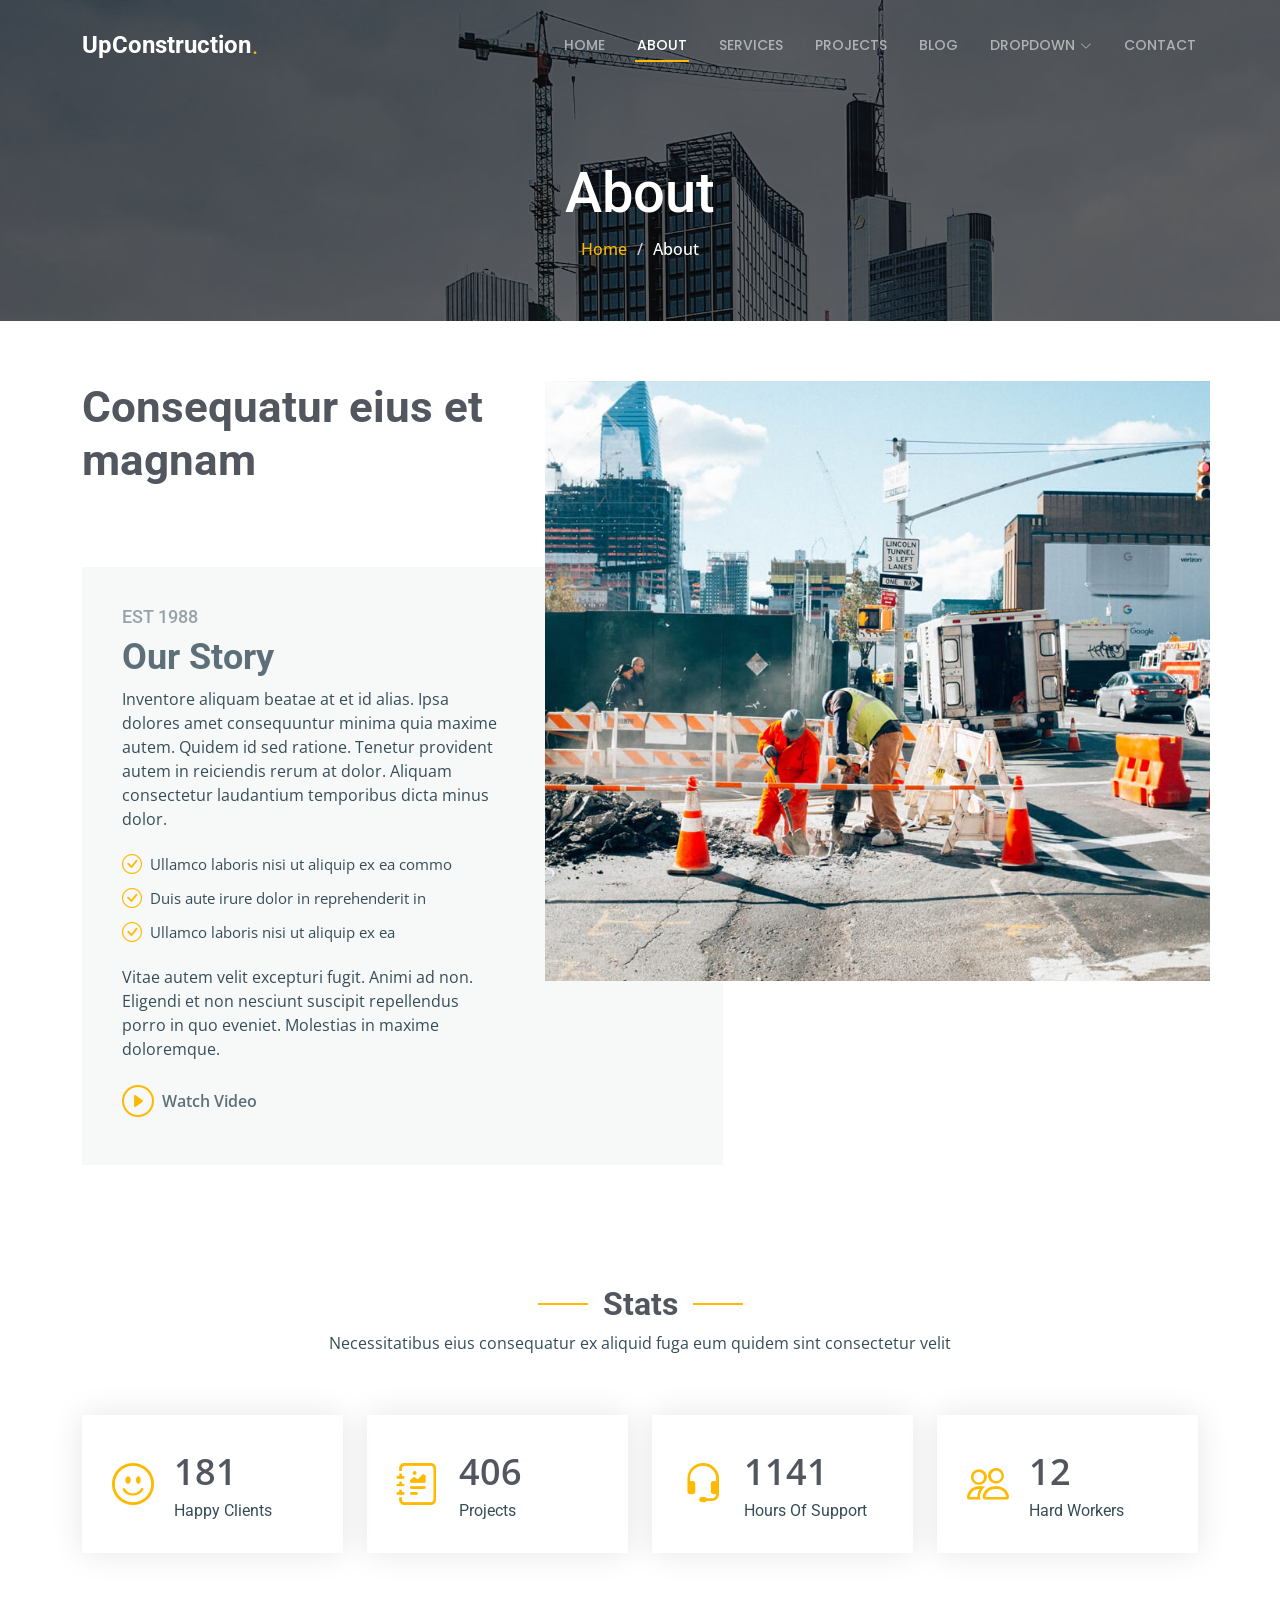
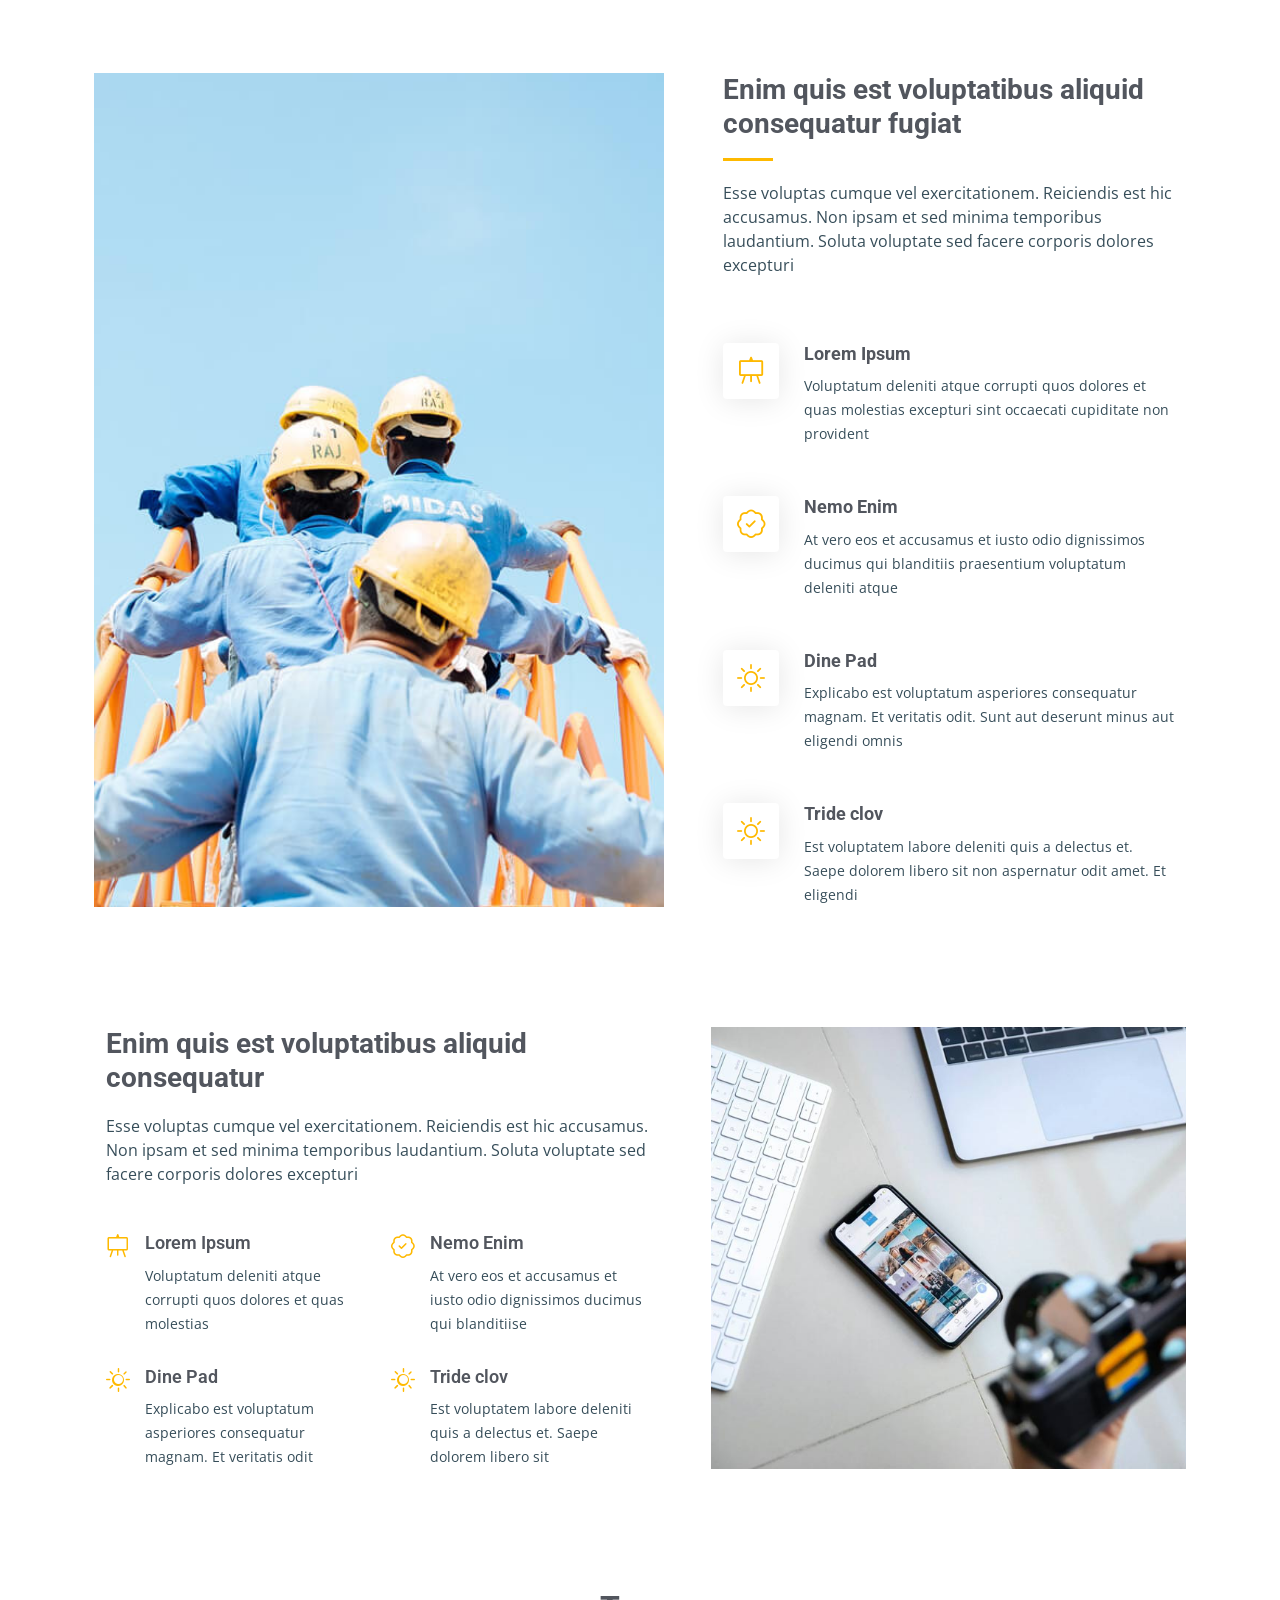
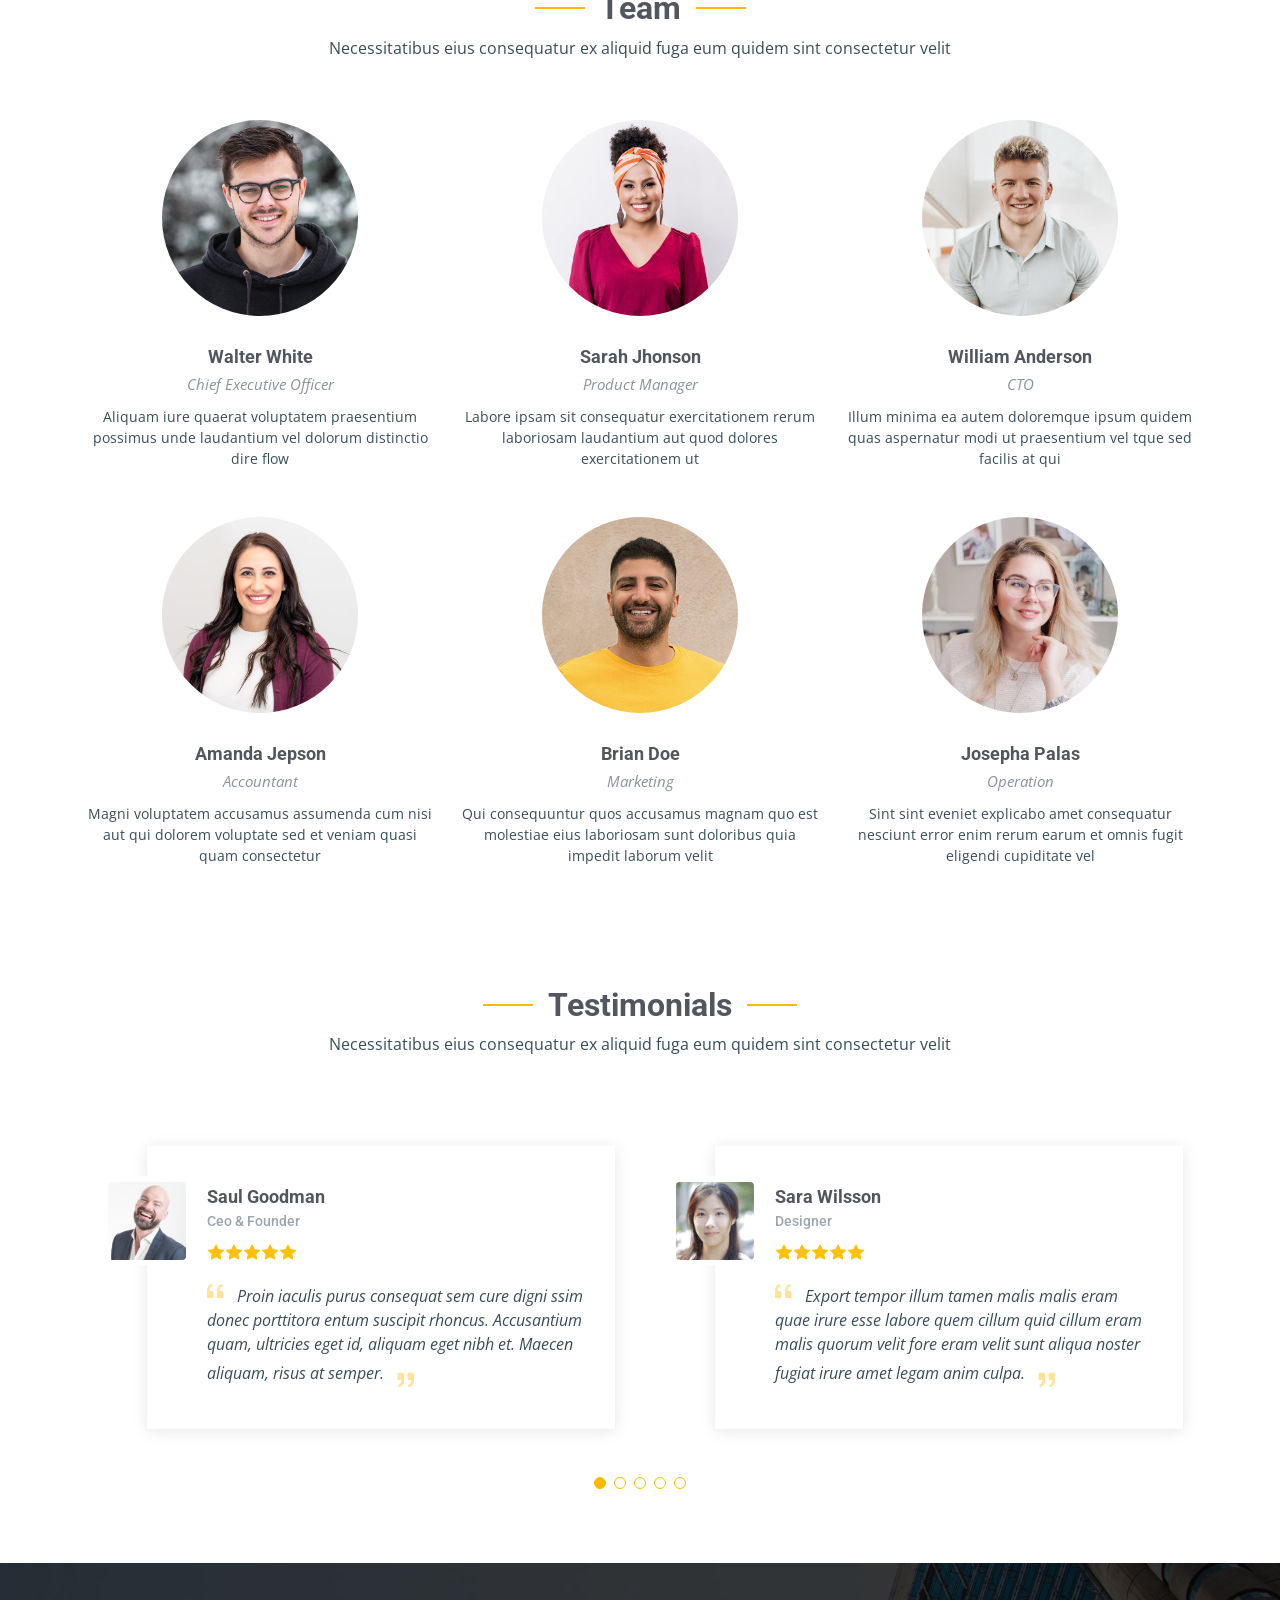
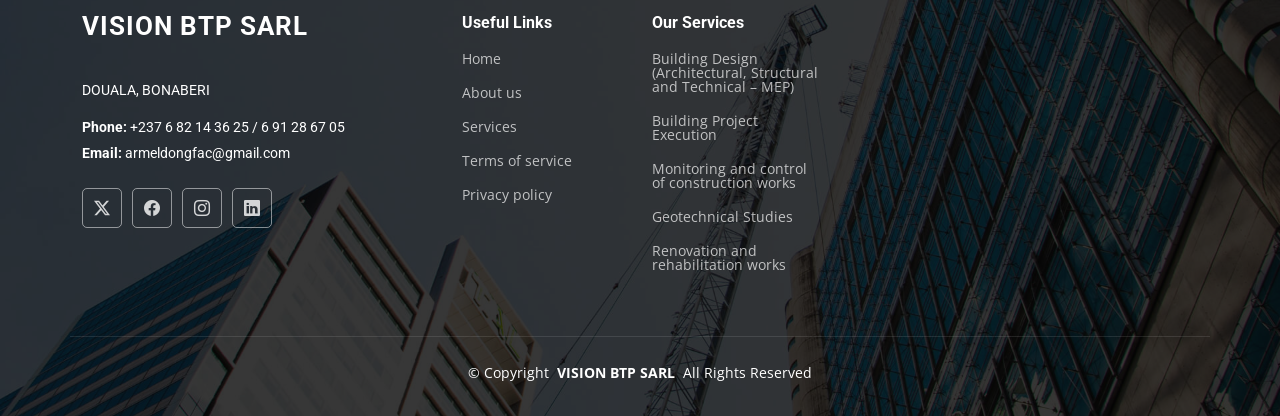
==== commit 0064924f: "last changes" ====
--- a/about.html
+++ b/about.html
@@ -559,19 +559,18 @@
 
   </main>
 
-  <footer id="footer" class="footer dark-background">
+<footer id="footer" class="footer dark-background">
 
     <div class="container footer-top">
       <div class="row gy-4">
         <div class="col-lg-4 col-md-6 footer-about">
           <a href="index.html" class="logo d-flex align-items-center">
-            <span class="sitename">UpConstruction</span>
+            <span class="sitename">VISION  BTP SARL</span>
           </a>
           <div class="footer-contact pt-3">
-            <p>A108 Adam Street</p>
-            <p>New York, NY 535022</p>
-            <p class="mt-3"><strong>Phone:</strong> <span>+1 5589 55488 55</span></p>
-            <p><strong>Email:</strong> <span>info@example.com</span></p>
+            <p>DOUALA, BONABERI</p>
+            <p class="mt-3"><strong>Phone:</strong> <span>+237 6 82 14 36 25 / 6 91 28 67 05</span></p>
+            <p><strong>Email:</strong> <span>armeldongfac@gmail.com</span></p>
           </div>
           <div class="social-links d-flex mt-4">
             <a href=""><i class="bi bi-twitter-x"></i></a>
@@ -595,15 +594,15 @@
         <div class="col-lg-2 col-md-3 footer-links">
           <h4>Our Services</h4>
           <ul>
-            <li><a href="#">Web Design</a></li>
-            <li><a href="#">Web Development</a></li>
-            <li><a href="#">Product Management</a></li>
-            <li><a href="#">Marketing</a></li>
-            <li><a href="#">Graphic Design</a></li>
+            <li><a href="#">Building Design (Architectural, Structural and Technical – MEP)</a></li>
+            <li><a href="#">Building Project Execution</a></li>
+            <li><a href="#">Monitoring and control of construction works</a></li>
+            <li><a href="#">Geotechnical Studies</a></li>
+            <li><a href="#">Renovation and rehabilitation works</a></li>
           </ul>
         </div>
 
-        <div class="col-lg-2 col-md-3 footer-links">
+       <!-- <div class="col-lg-2 col-md-3 footer-links">
           <h4>Hic solutasetp</h4>
           <ul>
             <li><a href="#">Molestiae accusamus iure</a></li>
@@ -612,9 +611,9 @@
             <li><a href="#">Dilecta</a></li>
             <li><a href="#">Sit quas consectetur</a></li>
           </ul>
-        </div>
-
-        <div class="col-lg-2 col-md-3 footer-links">
+        </div> -->
+
+       <!-- <div class="col-lg-2 col-md-3 footer-links">
           <h4>Nobis illum</h4>
           <ul>
             <li><a href="#">Ipsam</a></li>
@@ -623,19 +622,19 @@
             <li><a href="#">Trodelas</a></li>
             <li><a href="#">Flexo</a></li>
           </ul>
-        </div>
+        </div> -->
 
       </div>
     </div>
 
     <div class="container copyright text-center mt-4">
-      <p>© <span>Copyright</span> <strong class="px-1 sitename">UpConstruction</strong> <span>All Rights Reserved</span></p>
+      <p>© <span>Copyright</span> <strong class="px-1 sitename">VISION BTP SARL</strong> <span>All Rights Reserved</span></p>
       <div class="credits">
         <!-- All the links in the footer should remain intact. -->
         <!-- You can delete the links only if you've purchased the pro version. -->
         <!-- Licensing information: https://bootstrapmade.com/license/ -->
         <!-- Purchase the pro version with working PHP/AJAX contact form: [buy-url] -->
-        Designed by <a href="https://bootstrapmade.com/">BootstrapMade</a> | <a href="https://bootstrapmade.com/tools/">DevTools</a>
+       <!-- Designed by <a href="https://bootstrapmade.com/">BootstrapMade</a> | <a href="https://bootstrapmade.com/tools/">DevTools</a> -->
       </div>
     </div>
 
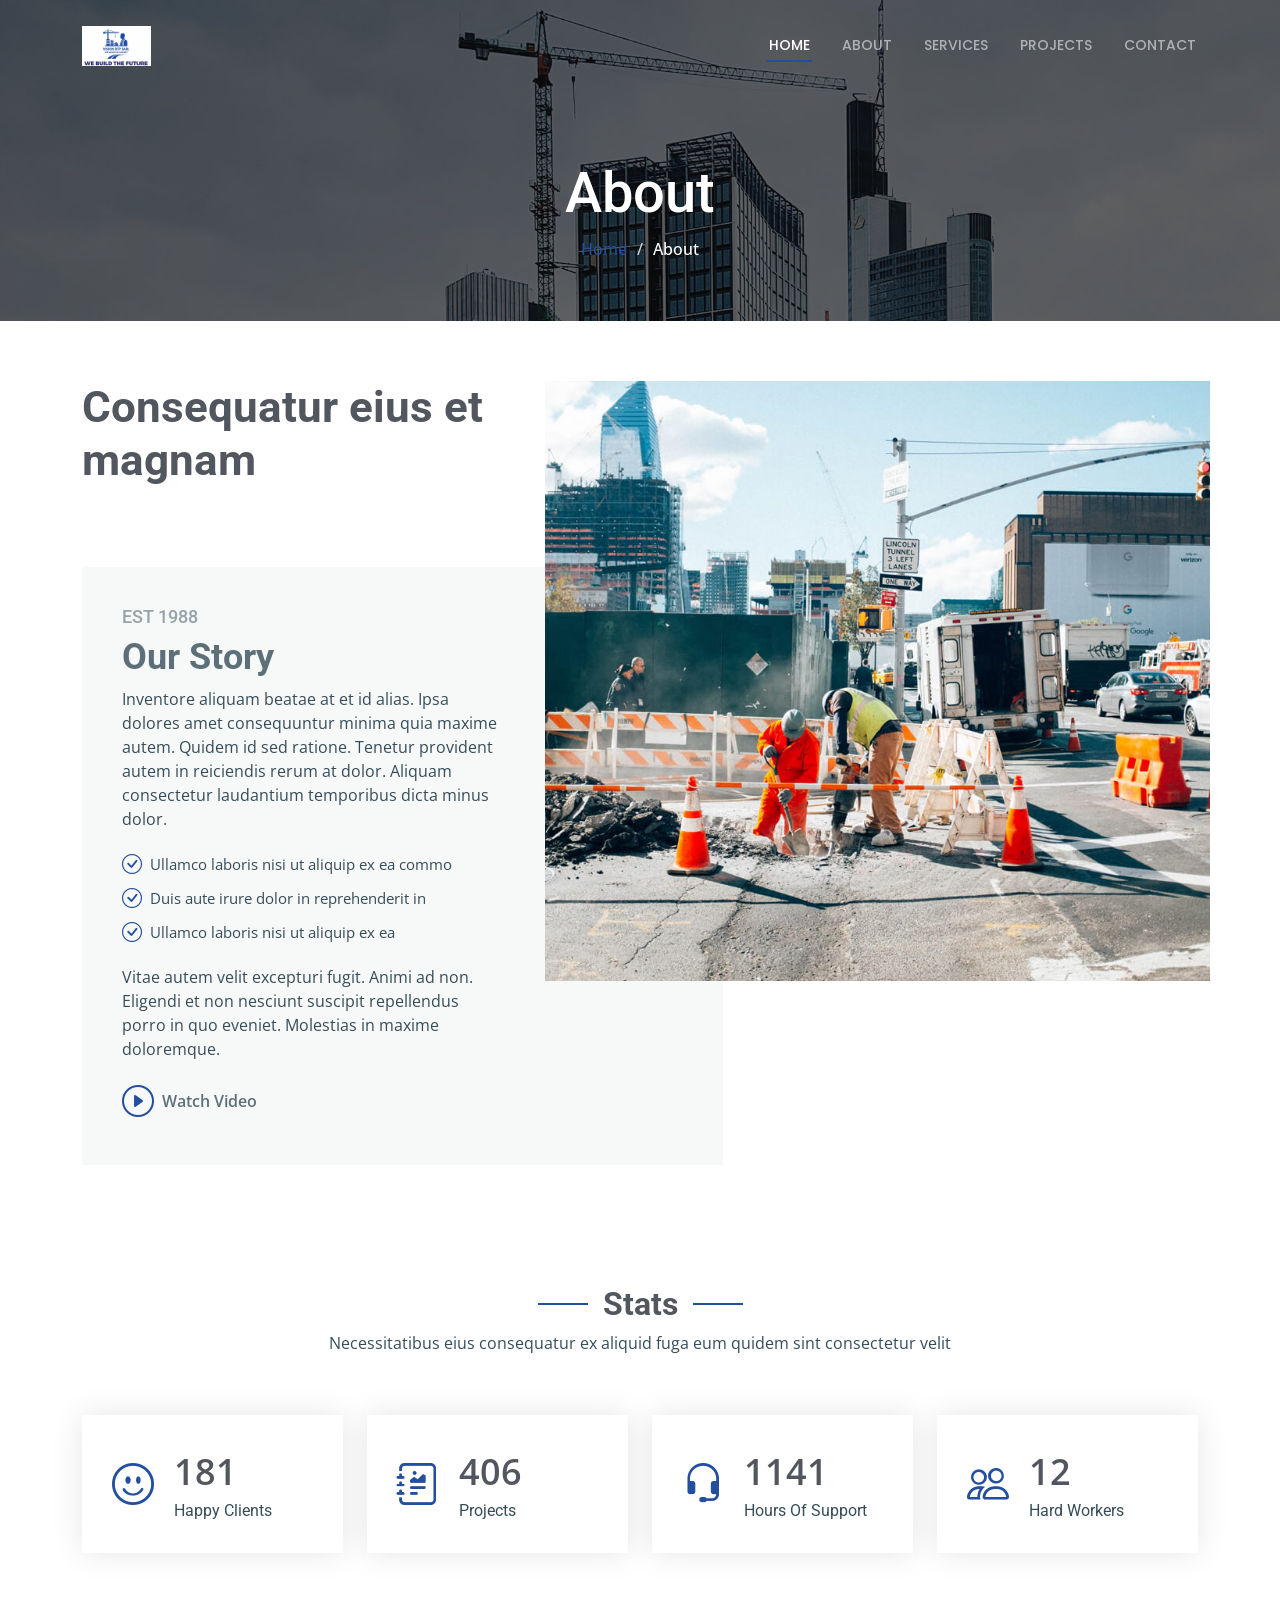
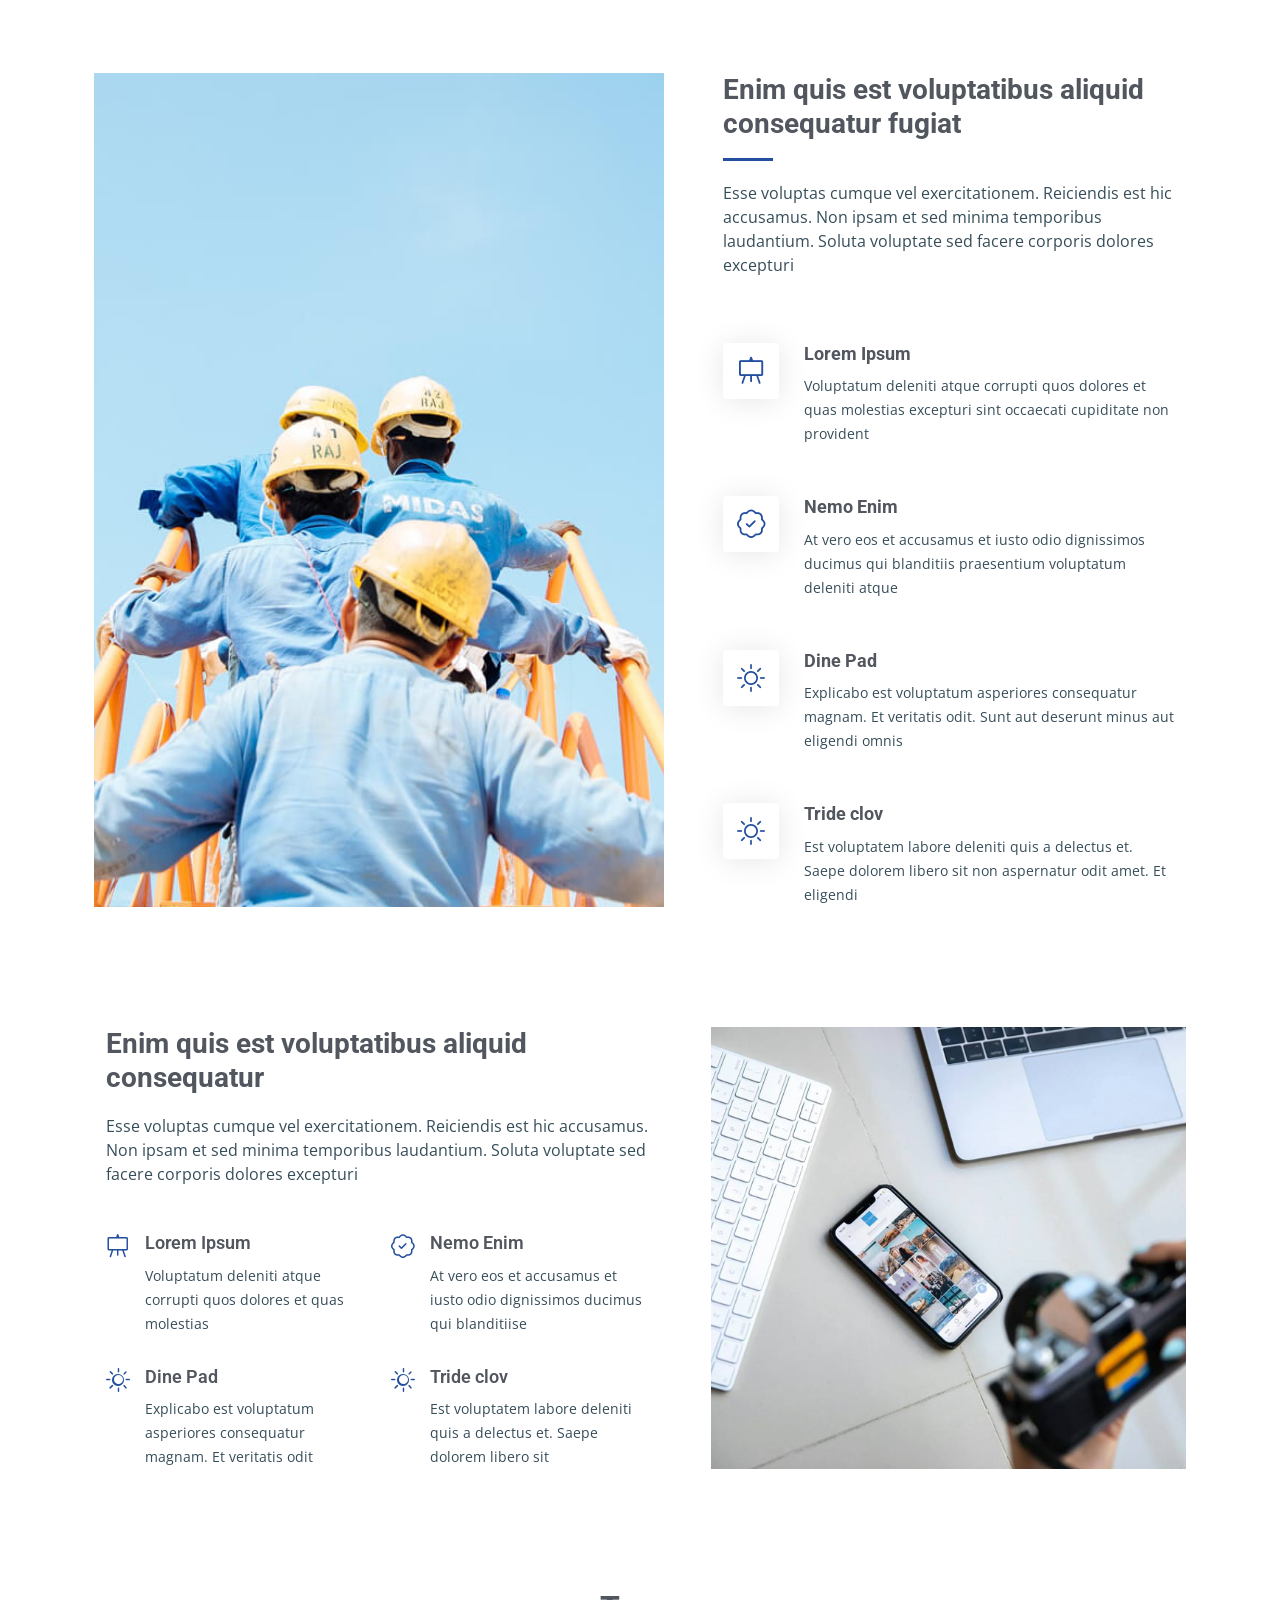
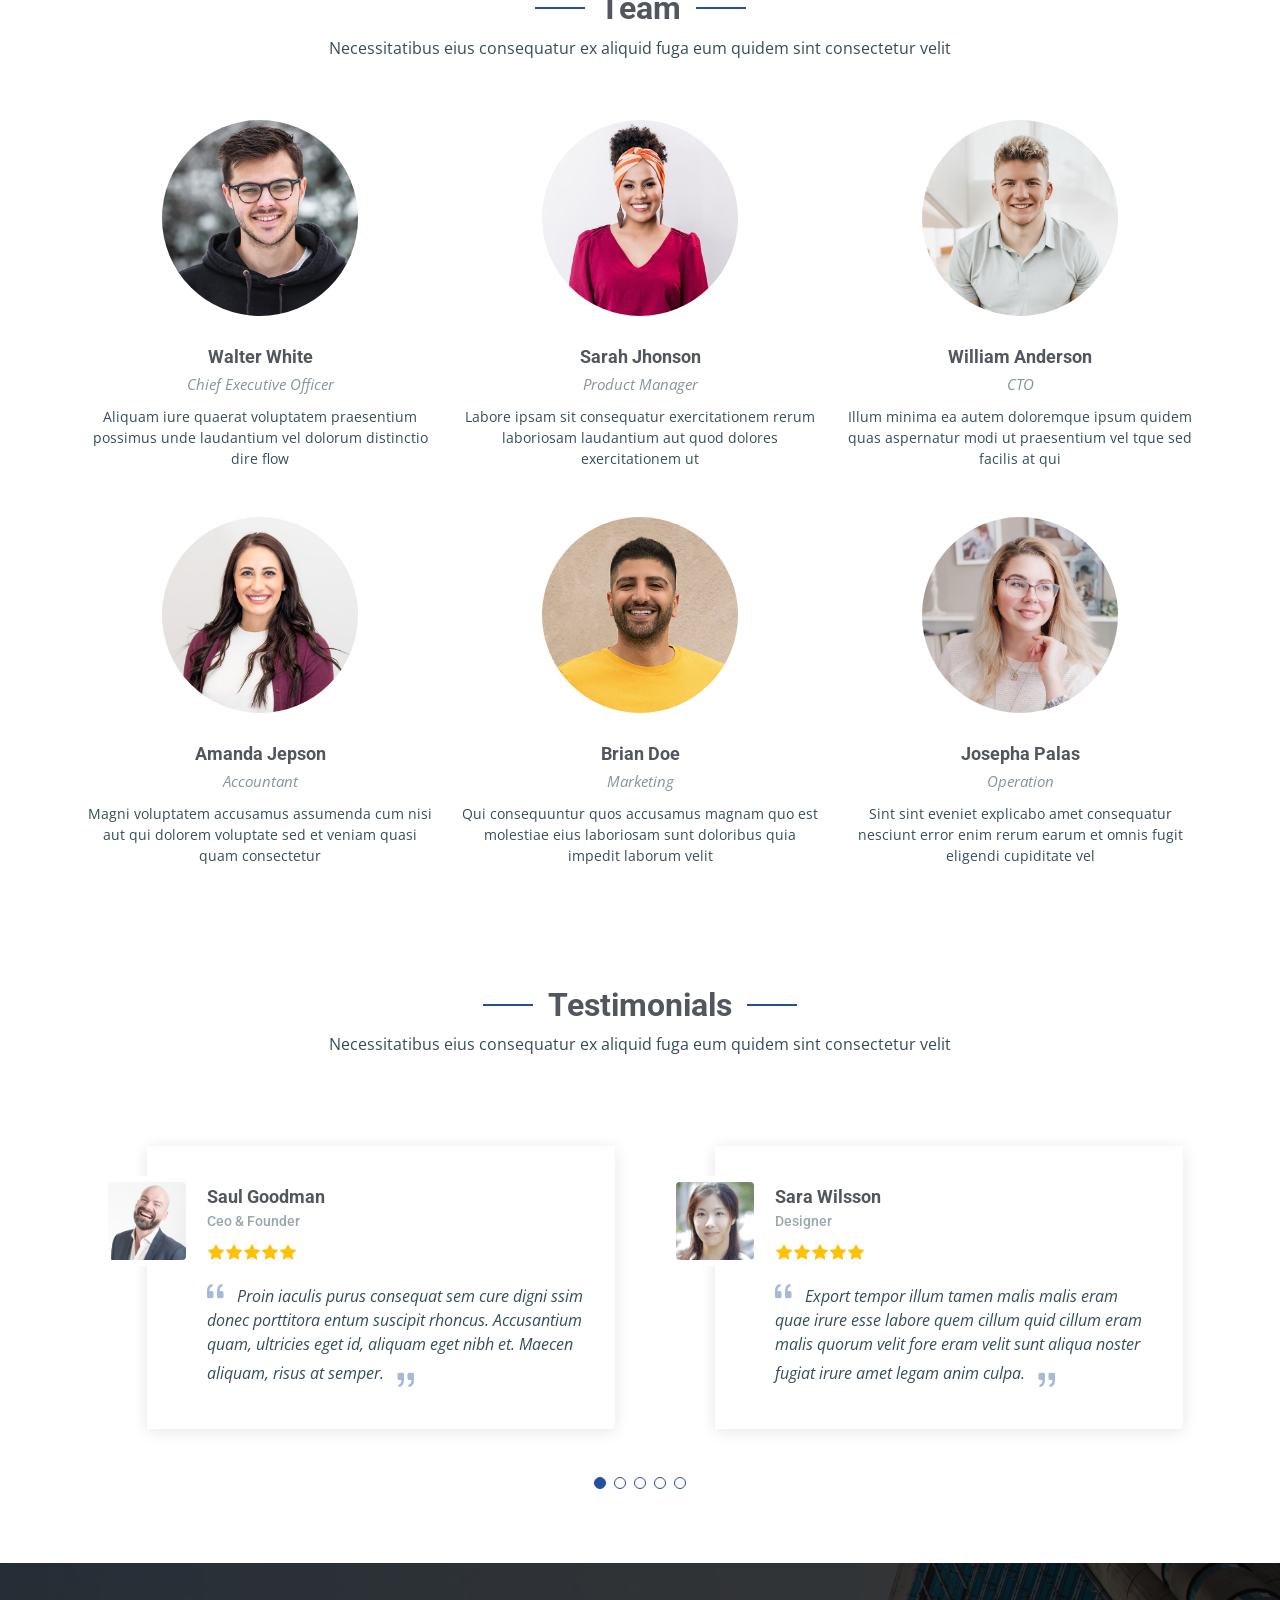
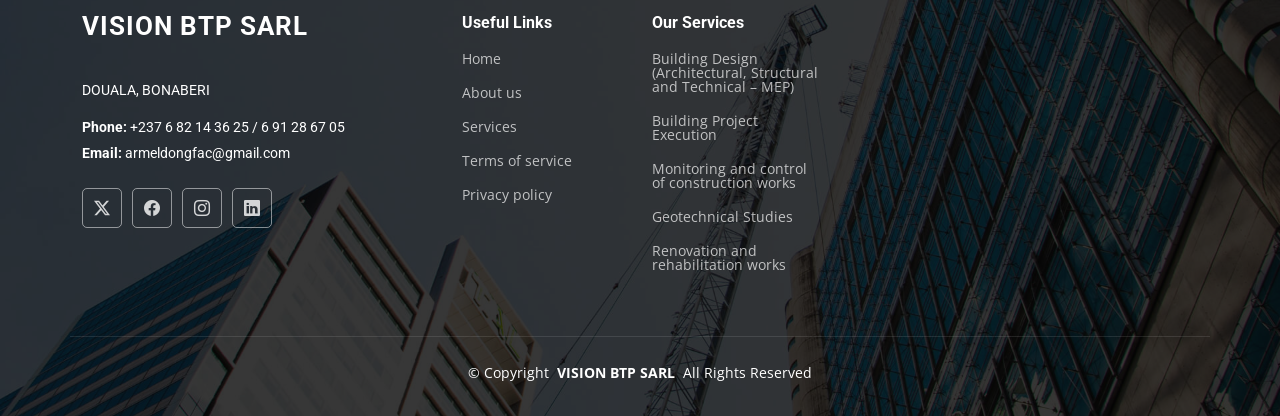
==== commit f0e16658: "new changes" ====
--- a/about.html
+++ b/about.html
@@ -4,12 +4,12 @@
 <head>
   <meta charset="utf-8">
   <meta content="width=device-width, initial-scale=1.0" name="viewport">
-  <title>About - UpConstruction Bootstrap Template</title>
+  <title>About - VISION BTP SARL</title>
   <meta name="description" content="">
   <meta name="keywords" content="">
 
   <!-- Favicons -->
-  <link href="assets/img/favicon.png" rel="icon">
+  <link href="assets/img/faviconbtp.png" rel="icon">
   <link href="assets/img/apple-touch-icon.png" rel="apple-touch-icon">
 
   <!-- Fonts -->
@@ -42,20 +42,20 @@
   <header id="header" class="header d-flex align-items-center fixed-top">
     <div class="container-fluid container-xl position-relative d-flex align-items-center justify-content-between">
 
-      <a href="index.html" class="logo d-flex align-items-center">
-        <!-- Uncomment the line below if you also wish to use an image logo -->
-        <!-- <img src="assets/img/logo.png" alt=""> -->
-        <h1 class="sitename">UpConstruction</h1> <span>.</span>
-      </a>
+<a href="index.html" class="logo">
+  <img src="assets/img/vlogo.png"
+       alt="VISION BTP SARL Logo"
+       style="height: 40px; max-height: none; width: auto;">
+</a>
 
       <nav id="navmenu" class="navmenu">
         <ul>
-          <li><a href="index.html">Home</a></li>
-          <li><a href="about.html" class="active">About</a></li>
+          <li><a href="index.html" class="active">Home</a></li>
+          <li><a href="about.html">About</a></li>
           <li><a href="services.html">Services</a></li>
           <li><a href="projects.html">Projects</a></li>
-          <li><a href="blog.html">Blog</a></li>
-          <li class="dropdown"><a href="#"><span>Dropdown</span> <i class="bi bi-chevron-down toggle-dropdown"></i></a>
+         <!-- <li><a href="blog.html">Blog</a></li> -->
+         <!-- <li class="dropdown"><a href="#"><span>Dropdown</span> <i class="bi bi-chevron-down toggle-dropdown"></i></a>
             <ul>
               <li><a href="#">Dropdown 1</a></li>
               <li class="dropdown"><a href="#"><span>Deep Dropdown</span> <i class="bi bi-chevron-down toggle-dropdown"></i></a>
@@ -71,7 +71,7 @@
               <li><a href="#">Dropdown 3</a></li>
               <li><a href="#">Dropdown 4</a></li>
             </ul>
-          </li>
+          </li> -->
           <li><a href="contact.html">Contact</a></li>
         </ul>
         <i class="mobile-nav-toggle d-xl-none bi bi-list"></i>
--- a/assets/css/main.css
+++ b/assets/css/main.css
@@ -22,7 +22,7 @@
   --background-color: #ffffff; /* Background color for the entire website, including individual sections */
   --default-color: #364d59; /* Default color used for the majority of the text content across the entire website */
   --heading-color: #52565e; /* Color for headings, subheadings and title throughout the website */
-  --accent-color: #feb900; /* Accent color that represents your brand on the website. It's used for buttons, links, and other elements that need to stand out */
+  --accent-color: #234F9E; /* Accent color that represents your brand on the website. It's used for buttons, links, and other elements that need to stand out */
   --surface-color: #ffffff; /* The surface color is used as a background of boxed elements within sections, such as cards, icon boxes, or other elements that require a visual separation from the global background. */
   --contrast-color: #ffffff; /* Contrast color for text, ensuring readability against backgrounds of accent, heading, or default colors. */
 }
@@ -2865,4 +2865,8 @@
   padding-left: 5px;
   color: color-mix(in srgb, var(--default-color), transparent 60%);
   font-size: 14px;
-}+}
+
+
+
+
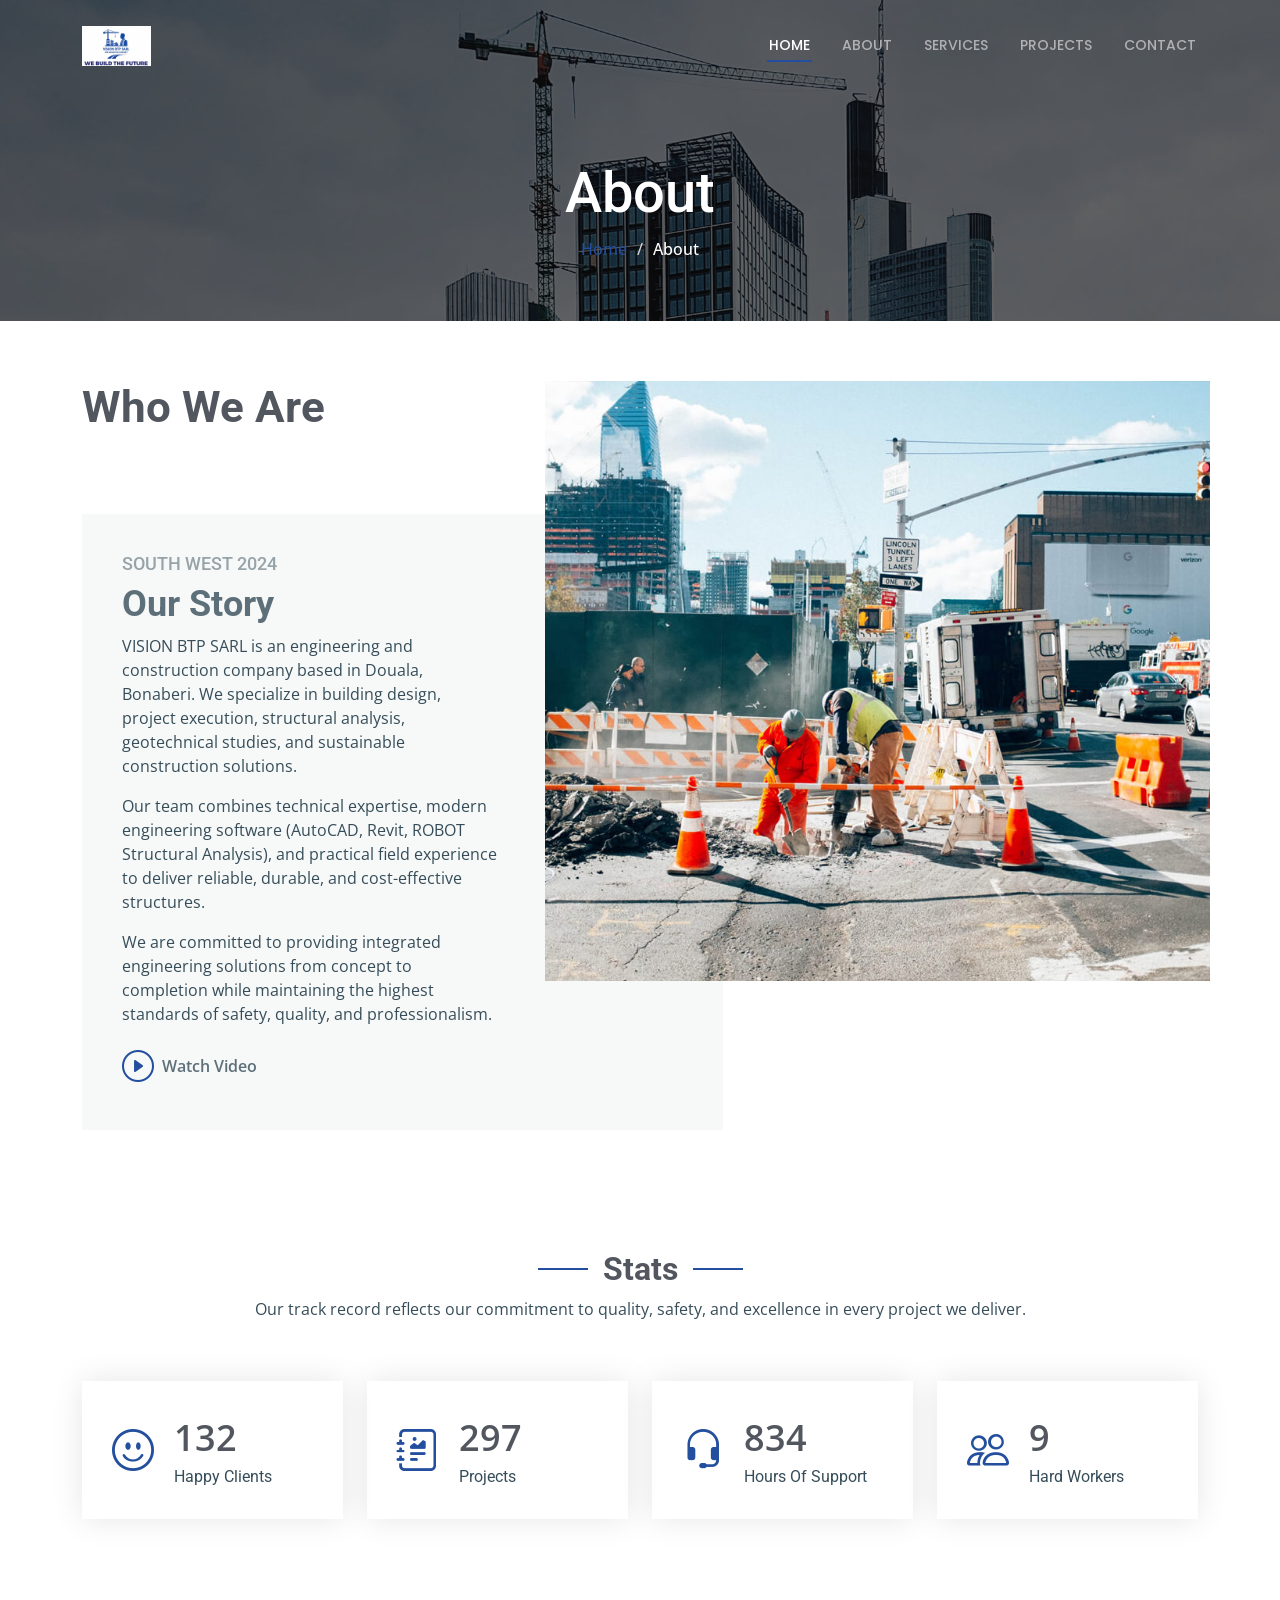
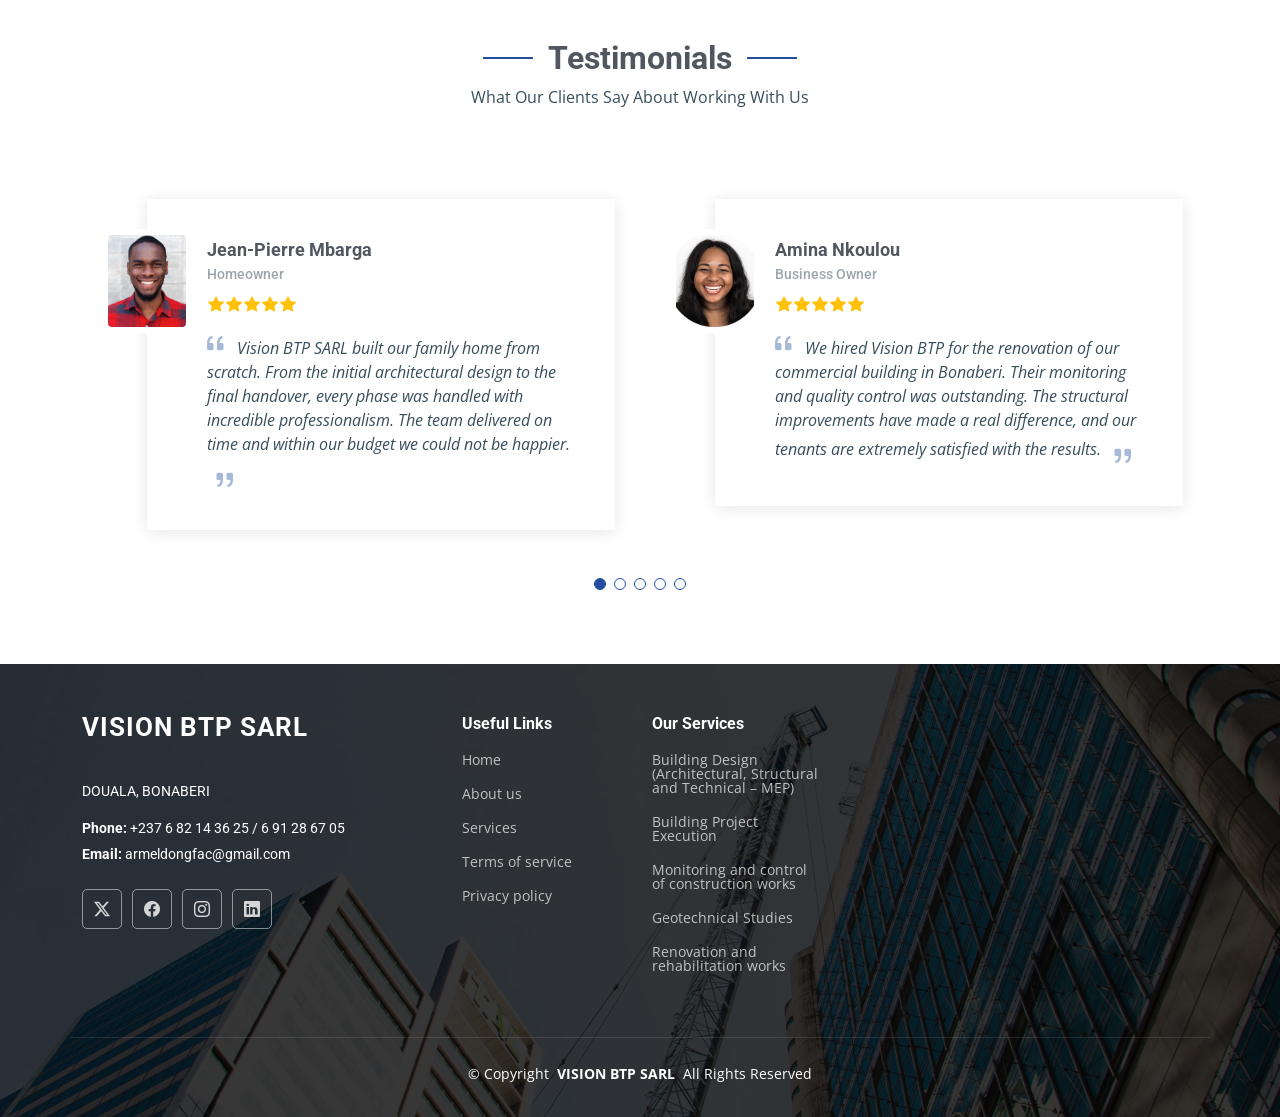
==== commit 20d85f38: "new updates" ====
--- a/about.html
+++ b/about.html
@@ -105,17 +105,21 @@
           <div class="col-lg-7 about-img" data-aos="zoom-out" data-aos-delay="200"><img src="assets/img/about.jpg"></div>
 
           <div class="col-lg-7" data-aos="fade-up" data-aos-delay="100">
-            <h2 class="inner-title">Consequatur eius et magnam</h2>
+            <h2 class="inner-title">Who We Are</h2>
             <div class="our-story">
-              <h4>Est 1988</h4>
+              <h4>SOUTH WEST 2024</h4>
               <h3>Our Story</h3>
-              <p>Inventore aliquam beatae at et id alias. Ipsa dolores amet consequuntur minima quia maxime autem. Quidem id sed ratione. Tenetur provident autem in reiciendis rerum at dolor. Aliquam consectetur laudantium temporibus dicta minus dolor.</p>
-              <ul>
-                <li><i class="bi bi-check-circle"></i> <span>Ullamco laboris nisi ut aliquip ex ea commo</span></li>
-                <li><i class="bi bi-check-circle"></i> <span>Duis aute irure dolor in reprehenderit in</span></li>
-                <li><i class="bi bi-check-circle"></i> <span>Ullamco laboris nisi ut aliquip ex ea</span></li>
-              </ul>
-              <p>Vitae autem velit excepturi fugit. Animi ad non. Eligendi et non nesciunt suscipit repellendus porro in quo eveniet. Molestias in maxime doloremque.</p>
+              <p>VISION BTP SARL is an engineering and construction company based in Douala, Bonaberi.
+          We specialize in building design, project execution, structural analysis, geotechnical
+          studies, and sustainable construction solutions.</p>
+             
+              <p>Our team combines technical expertise, modern engineering software
+          (AutoCAD, Revit, ROBOT Structural Analysis), and practical field experience
+          to deliver reliable, durable, and cost-effective structures.</p>
+
+              <p>We are committed to providing integrated engineering solutions from
+          concept to completion while maintaining the highest standards of safety,
+          quality, and professionalism.</p>
 
               <div class="watch-video d-flex align-items-center position-relative">
                 <i class="bi bi-play-circle"></i>
@@ -136,7 +140,7 @@
       <!-- Section Title -->
       <div class="container section-title" data-aos="fade-up">
         <h2>Stats</h2>
-        <p>Necessitatibus eius consequatur ex aliquid fuga eum quidem sint consectetur velit</p>
+        <p>Our track record reflects our commitment to quality, safety, and excellence in every project we deliver.</p>
       </div><!-- End Section Title -->
 
       <div class="container" data-aos="fade-up" data-aos-delay="100">
@@ -189,7 +193,7 @@
 
     </section><!-- /Stats Counter Section -->
 
-    <!-- Alt Services Section -->
+    <!-- 
     <section id="alt-services" class="alt-services section">
 
       <div class="container">
@@ -207,7 +211,7 @@
                 <h4><a href="" class="stretched-link">Lorem Ipsum</a></h4>
                 <p>Voluptatum deleniti atque corrupti quos dolores et quas molestias excepturi sint occaecati cupiditate non provident</p>
               </div>
-            </div><!-- End Icon Box -->
+            </div><!-- End Icon Box 
 
             <div class="icon-box d-flex position-relative" data-aos="fade-up" data-aos-delay="400">
               <i class="bi bi-patch-check flex-shrink-0"></i>
@@ -215,7 +219,7 @@
                 <h4><a href="" class="stretched-link">Nemo Enim</a></h4>
                 <p>At vero eos et accusamus et iusto odio dignissimos ducimus qui blanditiis praesentium voluptatum deleniti atque</p>
               </div>
-            </div><!-- End Icon Box -->
+            </div><!-- End Icon Box 
 
             <div class="icon-box d-flex position-relative" data-aos="fade-up" data-aos-delay="500">
               <i class="bi bi-brightness-high flex-shrink-0"></i>
@@ -223,7 +227,7 @@
                 <h4><a href="" class="stretched-link">Dine Pad</a></h4>
                 <p>Explicabo est voluptatum asperiores consequatur magnam. Et veritatis odit. Sunt aut deserunt minus aut eligendi omnis</p>
               </div>
-            </div><!-- End Icon Box -->
+            </div><!-- End Icon Box 
 
             <div class="icon-box d-flex position-relative" data-aos="fade-up" data-aos-delay="600">
               <i class="bi bi-brightness-high flex-shrink-0"></i>
@@ -231,7 +235,7 @@
                 <h4><a href="" class="stretched-link">Tride clov</a></h4>
                 <p>Est voluptatem labore deleniti quis a delectus et. Saepe dolorem libero sit non aspernatur odit amet. Et eligendi</p>
               </div>
-            </div><!-- End Icon Box -->
+            </div><!-- End Icon Box 
 
           </div>
         </div>
@@ -240,7 +244,7 @@
 
     </section><!-- /Alt Services Section -->
 
-    <!-- Alt Services 2 Section -->
+    <!-- Alt Services 2 Section 
     <section id="alt-services-2" class="alt-services-2 section">
 
       <div class="container">
@@ -259,7 +263,7 @@
                   <h4>Lorem Ipsum</h4>
                   <p>Voluptatum deleniti atque corrupti quos dolores et quas molestias </p>
                 </div>
-              </div><!-- End Icon Box -->
+              </div><!-- End Icon Box 
 
               <div class="col-lg-6 icon-box d-flex">
                 <i class="bi bi-patch-check flex-shrink-0"></i>
@@ -267,7 +271,7 @@
                   <h4>Nemo Enim</h4>
                   <p>At vero eos et accusamus et iusto odio dignissimos ducimus qui blanditiise</p>
                 </div>
-              </div><!-- End Icon Box -->
+              </div><!-- End Icon Box 
 
               <div class="col-lg-6 icon-box d-flex">
                 <i class="bi bi-brightness-high flex-shrink-0"></i>
@@ -275,7 +279,7 @@
                   <h4>Dine Pad</h4>
                   <p>Explicabo est voluptatum asperiores consequatur magnam. Et veritatis odit</p>
                 </div>
-              </div><!-- End Icon Box -->
+              </div><!-- End Icon Box 
 
               <div class="col-lg-6 icon-box d-flex">
                 <i class="bi bi-brightness-high flex-shrink-0"></i>
@@ -283,7 +287,7 @@
                   <h4>Tride clov</h4>
                   <p>Est voluptatem labore deleniti quis a delectus et. Saepe dolorem libero sit</p>
                 </div>
-              </div><!-- End Icon Box -->
+              </div><!-- End Icon Box 
 
             </div>
 
@@ -297,16 +301,16 @@
 
       </div>
 
-    </section><!-- /Alt Services 2 Section -->
-
-    <!-- Team Section -->
+    </section><!-- /Alt Services 2 Section 
+
+    <!-- Team Section 
     <section id="team" class="team section">
 
-      <!-- Section Title -->
+      <!-- Section Title 
       <div class="container section-title" data-aos="fade-up">
         <h2>Team</h2>
         <p>Necessitatibus eius consequatur ex aliquid fuga eum quidem sint consectetur velit</p>
-      </div><!-- End Section Title -->
+      </div><!-- End Section Title
 
       <div class="container">
 
@@ -327,7 +331,7 @@
               <span>Chief Executive Officer</span>
               <p>Aliquam iure quaerat voluptatem praesentium possimus unde laudantium vel dolorum distinctio dire flow</p>
             </div>
-          </div><!-- End Team Member -->
+          </div><!-- End Team Member 
 
           <div class="col-lg-4 col-md-6 member" data-aos="fade-up" data-aos-delay="200">
             <div class="member-img">
@@ -344,7 +348,7 @@
               <span>Product Manager</span>
               <p>Labore ipsam sit consequatur exercitationem rerum laboriosam laudantium aut quod dolores exercitationem ut</p>
             </div>
-          </div><!-- End Team Member -->
+          </div><!-- End Team Member 
 
           <div class="col-lg-4 col-md-6 member" data-aos="fade-up" data-aos-delay="300">
             <div class="member-img">
@@ -361,7 +365,7 @@
               <span>CTO</span>
               <p>Illum minima ea autem doloremque ipsum quidem quas aspernatur modi ut praesentium vel tque sed facilis at qui</p>
             </div>
-          </div><!-- End Team Member -->
+          </div><!-- End Team Member 
 
           <div class="col-lg-4 col-md-6 member" data-aos="fade-up" data-aos-delay="400">
             <div class="member-img">
@@ -378,7 +382,7 @@
               <span>Accountant</span>
               <p>Magni voluptatem accusamus assumenda cum nisi aut qui dolorem voluptate sed et veniam quasi quam consectetur</p>
             </div>
-          </div><!-- End Team Member -->
+          </div><!-- End Team Member 
 
           <div class="col-lg-4 col-md-6 member" data-aos="fade-up" data-aos-delay="500">
             <div class="member-img">
@@ -395,7 +399,7 @@
               <span>Marketing</span>
               <p>Qui consequuntur quos accusamus magnam quo est molestiae eius laboriosam sunt doloribus quia impedit laborum velit</p>
             </div>
-          </div><!-- End Team Member -->
+          </div><!-- End Team Member 
 
           <div class="col-lg-4 col-md-6 member" data-aos="fade-up" data-aos-delay="600">
             <div class="member-img">
@@ -412,7 +416,7 @@
               <span>Operation</span>
               <p>Sint sint eveniet explicabo amet consequatur nesciunt error enim rerum earum et omnis fugit eligendi cupiditate vel</p>
             </div>
-          </div><!-- End Team Member -->
+          </div><!-- End Team Member 
 
         </div>
 
@@ -426,7 +430,7 @@
       <!-- Section Title -->
       <div class="container section-title" data-aos="fade-up">
         <h2>Testimonials</h2>
-        <p>Necessitatibus eius consequatur ex aliquid fuga eum quidem sint consectetur velit</p>
+        <p>What Our Clients Say About Working With Us</p>
       </div><!-- End Section Title -->
 
       <div class="container" data-aos="fade-up" data-aos-delay="100">
@@ -462,15 +466,15 @@
             <div class="swiper-slide">
               <div class="testimonial-wrap">
                 <div class="testimonial-item">
-                  <img src="assets/img/testimonials/testimonials-1.jpg" class="testimonial-img" alt="">
-                  <h3>Saul Goodman</h3>
-                  <h4>Ceo &amp; Founder</h4>
+                  <img src="assets/img/testimonials/tman1.png" class="testimonial-img" alt="">
+                  <h3>Jean-Pierre Mbarga</h3>
+                  <h4>Homeowner</h4>
                   <div class="stars">
                     <i class="bi bi-star-fill"></i><i class="bi bi-star-fill"></i><i class="bi bi-star-fill"></i><i class="bi bi-star-fill"></i><i class="bi bi-star-fill"></i>
                   </div>
                   <p>
                     <i class="bi bi-quote quote-icon-left"></i>
-                    <span>Proin iaculis purus consequat sem cure digni ssim donec porttitora entum suscipit rhoncus. Accusantium quam, ultricies eget id, aliquam eget nibh et. Maecen aliquam, risus at semper.</span>
+                    <span>Vision BTP SARL built our family home from scratch. From the initial architectural design to the final handover, every phase was handled with incredible professionalism. The team delivered on time and within our budget we could not be happier.</span>
                     <i class="bi bi-quote quote-icon-right"></i>
                   </p>
                 </div>
@@ -480,15 +484,15 @@
             <div class="swiper-slide">
               <div class="testimonial-wrap">
                 <div class="testimonial-item">
-                  <img src="assets/img/testimonials/testimonials-2.jpg" class="testimonial-img" alt="">
-                  <h3>Sara Wilsson</h3>
-                  <h4>Designer</h4>
+                  <img src="assets/img/testimonials/twoman1.png" class="testimonial-img" alt="">
+                  <h3>Amina Nkoulou</h3>
+                  <h4>Business Owner</h4>
                   <div class="stars">
                     <i class="bi bi-star-fill"></i><i class="bi bi-star-fill"></i><i class="bi bi-star-fill"></i><i class="bi bi-star-fill"></i><i class="bi bi-star-fill"></i>
                   </div>
                   <p>
                     <i class="bi bi-quote quote-icon-left"></i>
-                    <span>Export tempor illum tamen malis malis eram quae irure esse labore quem cillum quid cillum eram malis quorum velit fore eram velit sunt aliqua noster fugiat irure amet legam anim culpa.</span>
+                    <span>We hired Vision BTP for the renovation of our commercial building in Bonaberi. Their monitoring and quality control was outstanding. The structural improvements have made a real difference, and our tenants are extremely satisfied with the results.</span>
                     <i class="bi bi-quote quote-icon-right"></i>
                   </p>
                 </div>
@@ -498,15 +502,15 @@
             <div class="swiper-slide">
               <div class="testimonial-wrap">
                 <div class="testimonial-item">
-                  <img src="assets/img/testimonials/testimonials-3.jpg" class="testimonial-img" alt="">
-                  <h3>Jena Karlis</h3>
-                  <h4>Store Owner</h4>
+                  <img src="assets/img/testimonials/tman2.png" class="testimonial-img" alt="">
+                  <h3>Emmanuel Fotso</h3>
+                  <h4>Civil Engineer</h4>
                   <div class="stars">
                     <i class="bi bi-star-fill"></i><i class="bi bi-star-fill"></i><i class="bi bi-star-fill"></i><i class="bi bi-star-fill"></i><i class="bi bi-star-fill"></i>
                   </div>
                   <p>
                     <i class="bi bi-quote quote-icon-left"></i>
-                    <span>Enim nisi quem export duis labore cillum quae magna enim sint quorum nulla quem veniam duis minim tempor labore quem eram duis noster aute amet eram fore quis sint minim.</span>
+                    <span>I attended Vision BTP's training program for AutoCAD and Revit. The instructors were knowledgeable and patient, and the hands-on approach helped me gain practical skills that I now use daily in my engineering work. Highly recommended.</span>
                     <i class="bi bi-quote quote-icon-right"></i>
                   </p>
                 </div>
@@ -516,15 +520,15 @@
             <div class="swiper-slide">
               <div class="testimonial-wrap">
                 <div class="testimonial-item">
-                  <img src="assets/img/testimonials/testimonials-4.jpg" class="testimonial-img" alt="">
-                  <h3>Matt Brandon</h3>
-                  <h4>Freelancer</h4>
+                  <img src="assets/img/testimonials/twoman2.png" class="testimonial-img" alt="">
+                  <h3>Patricia Etonde</h3>
+                  <h4>Property Developer</h4>
                   <div class="stars">
                     <i class="bi bi-star-fill"></i><i class="bi bi-star-fill"></i><i class="bi bi-star-fill"></i><i class="bi bi-star-fill"></i><i class="bi bi-star-fill"></i>
                   </div>
                   <p>
                     <i class="bi bi-quote quote-icon-left"></i>
-                    <span>Fugiat enim eram quae cillum dolore dolor amet nulla culpa multos export minim fugiat minim velit minim dolor enim duis veniam ipsum anim magna sunt elit fore quem dolore labore illum veniam.</span>
+                    <span>The CSEB blocks from Vision BTP have been a game changer for our housing projects. They are cost-effective, thermally efficient, and environmentally friendly. The team also handled the geotechnical studies for our site, giving us complete confidence in the foundations.</span>
                     <i class="bi bi-quote quote-icon-right"></i>
                   </p>
                 </div>
@@ -534,15 +538,15 @@
             <div class="swiper-slide">
               <div class="testimonial-wrap">
                 <div class="testimonial-item">
-                  <img src="assets/img/testimonials/testimonials-5.jpg" class="testimonial-img" alt="">
-                  <h3>John Larson</h3>
-                  <h4>Entrepreneur</h4>
+                  <img src="assets/img/testimonials/tman3.png" class="testimonial-img" alt="">
+                  <h3>Thierry Njoya</h3>
+                  <h4>Architect</h4>
                   <div class="stars">
                     <i class="bi bi-star-fill"></i><i class="bi bi-star-fill"></i><i class="bi bi-star-fill"></i><i class="bi bi-star-fill"></i><i class="bi bi-star-fill"></i>
                   </div>
                   <p>
                     <i class="bi bi-quote quote-icon-left"></i>
-                    <span>Quis quorum aliqua sint quem legam fore sunt eram irure aliqua veniam tempor noster veniam enim culpa labore duis sunt culpa nulla illum cillum fugiat legam esse veniam culpa fore nisi cillum quid.</span>
+                    <span>As a fellow professional, I appreciate the high standards Vision BTP SARL maintains. Their structural design team uses ROBOT Structural Analysis with impressive accuracy. Collaborating with them on multiple projects has always been a smooth and productive experience. </span>
                     <i class="bi bi-quote quote-icon-right"></i>
                   </p>
                 </div>
@@ -555,7 +559,10 @@
 
       </div>
 
-    </section><!-- /Testimonials Section -->
+    </section> 
+
+    
+    <!-- /Testimonials Section -->
 
   </main>
 
